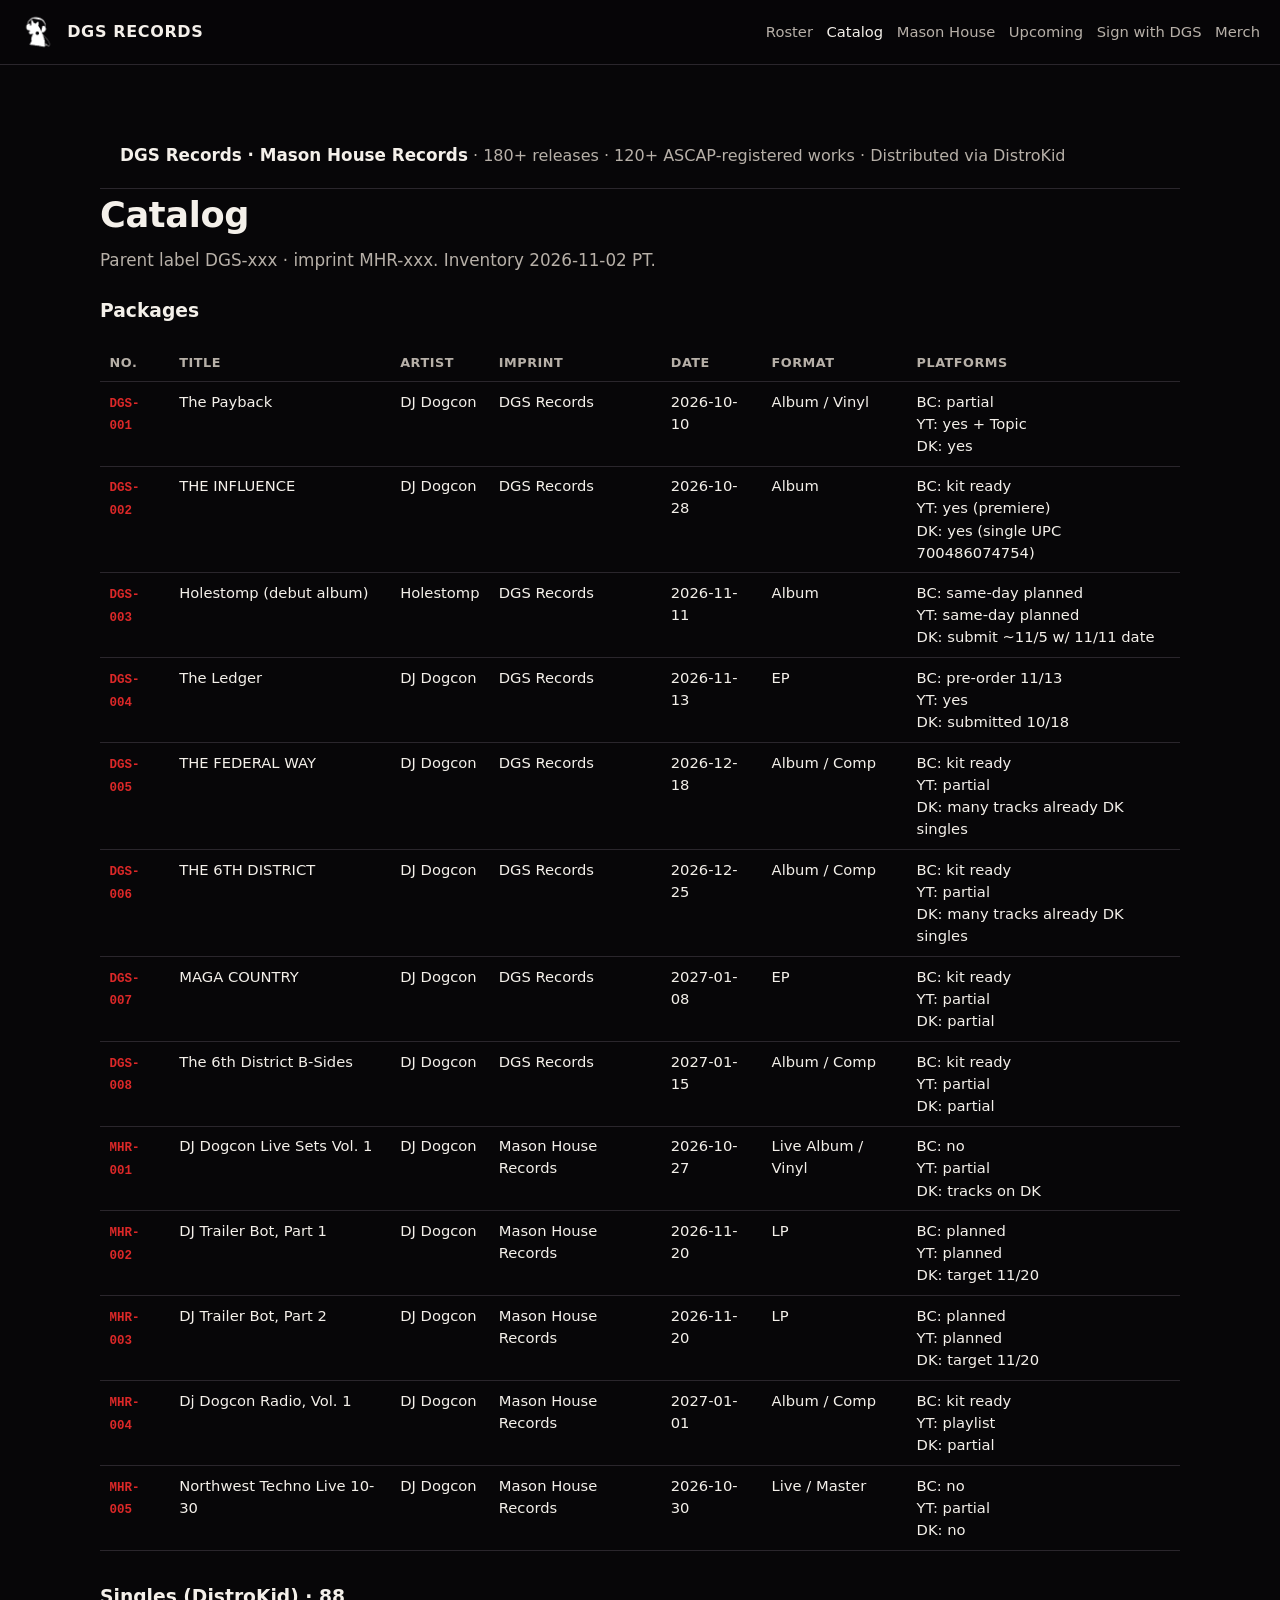
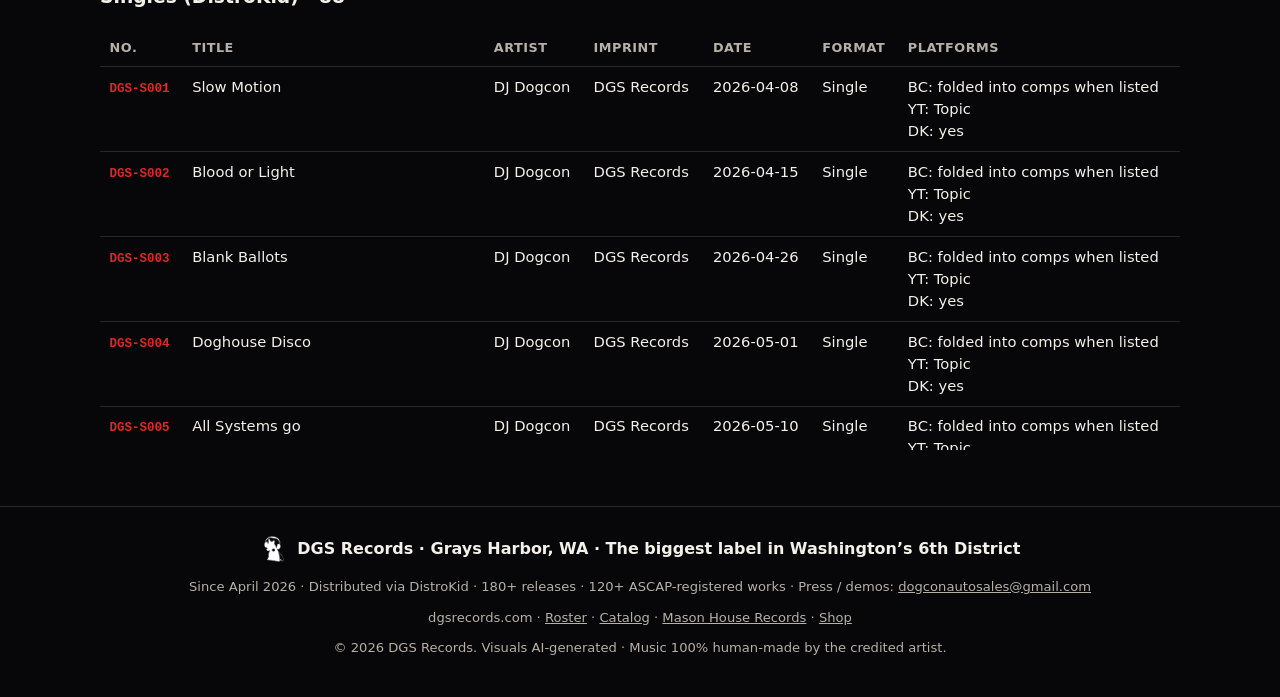
==== catalog.html @ d3c47e92 "Publish the v6 label site with roster, catalog, and Mason House. Replace the homepage, stylesheet, a" ====
<!doctype html>
<html lang="en">
<head>
<meta charset="utf-8">
<meta name="viewport" content="width=device-width,initial-scale=1">
<title>Catalog · DGS Records / Mason House</title>
<meta name="description" content="DGS-xxx and MHR-xxx catalog numbers. Distributed via DistroKid.">
<link rel="canonical" href="https://dgsrecords.com/catalog.html">
<link rel="stylesheet" href="style.css">
</head>
<body>
<header class="top">
  <a class="brand" href="index.html#top"><img src="assets/brand/dog_mark.png" width="36" height="40" alt="">DGS RECORDS</a>
  <nav aria-label="Primary">
    <a href="roster.html">Roster</a>
    <a href="index.html#catalog" class="active">Catalog</a>
    <a href="mason-house.html">Mason House</a>
    <a href="index.html#upcoming">Upcoming</a>
    <a href="index.html#sign">Sign with DGS</a>
    <a href="index.html#merch">Merch</a>
  </nav>
</header>

<main id="main">
<section>
  <p class="about-bar"><strong>DGS Records · Mason House Records</strong> · 180+ releases · 120+ ASCAP-registered works · Distributed via DistroKid</p>
  <h2 class="presence">Catalog</h2>
  <p class="sub-big">Parent label DGS-xxx · imprint MHR-xxx. Inventory 2026-11-02 PT.</p>
  <h3>Packages</h3>
  <div style="overflow:auto"><table class="cat-table">
  <thead><tr><th>No.</th><th>Title</th><th>Artist</th><th>Imprint</th><th>Date</th><th>Format</th><th>Platforms</th></tr></thead>
  <tbody>
<tr><td><code>DGS-001</code></td><td>The Payback</td><td>DJ Dogcon</td><td>DGS Records</td><td>2026-10-10</td><td>Album / Vinyl</td><td>BC: partial<br>YT: yes + Topic<br>DK: yes</td></tr>
<tr><td><code>DGS-002</code></td><td>THE INFLUENCE</td><td>DJ Dogcon</td><td>DGS Records</td><td>2026-10-28</td><td>Album</td><td>BC: kit ready<br>YT: yes (premiere)<br>DK: yes (single UPC 700486074754)</td></tr>
<tr><td><code>DGS-003</code></td><td>Holestomp (debut album)</td><td>Holestomp</td><td>DGS Records</td><td>2026-11-11</td><td>Album</td><td>BC: same-day planned<br>YT: same-day planned<br>DK: submit ~11/5 w/ 11/11 date</td></tr>
<tr><td><code>DGS-004</code></td><td>The Ledger</td><td>DJ Dogcon</td><td>DGS Records</td><td>2026-11-13</td><td>EP</td><td>BC: pre-order 11/13<br>YT: yes<br>DK: submitted 10/18</td></tr>
<tr><td><code>DGS-005</code></td><td>THE FEDERAL WAY</td><td>DJ Dogcon</td><td>DGS Records</td><td>2026-12-18</td><td>Album / Comp</td><td>BC: kit ready<br>YT: partial<br>DK: many tracks already DK singles</td></tr>
<tr><td><code>DGS-006</code></td><td>THE 6TH DISTRICT</td><td>DJ Dogcon</td><td>DGS Records</td><td>2026-12-25</td><td>Album / Comp</td><td>BC: kit ready<br>YT: partial<br>DK: many tracks already DK singles</td></tr>
<tr><td><code>DGS-007</code></td><td>MAGA COUNTRY</td><td>DJ Dogcon</td><td>DGS Records</td><td>2027-01-08</td><td>EP</td><td>BC: kit ready<br>YT: partial<br>DK: partial</td></tr>
<tr><td><code>DGS-008</code></td><td>The 6th District B-Sides</td><td>DJ Dogcon</td><td>DGS Records</td><td>2027-01-15</td><td>Album / Comp</td><td>BC: kit ready<br>YT: partial<br>DK: partial</td></tr>
<tr><td><code>MHR-001</code></td><td>DJ Dogcon Live Sets Vol. 1</td><td>DJ Dogcon</td><td>Mason House Records</td><td>2026-10-27</td><td>Live Album / Vinyl</td><td>BC: no<br>YT: partial<br>DK: tracks on DK</td></tr>
<tr><td><code>MHR-002</code></td><td>DJ Trailer Bot, Part 1</td><td>DJ Dogcon</td><td>Mason House Records</td><td>2026-11-20</td><td>LP</td><td>BC: planned<br>YT: planned<br>DK: target 11/20</td></tr>
<tr><td><code>MHR-003</code></td><td>DJ Trailer Bot, Part 2</td><td>DJ Dogcon</td><td>Mason House Records</td><td>2026-11-20</td><td>LP</td><td>BC: planned<br>YT: planned<br>DK: target 11/20</td></tr>
<tr><td><code>MHR-004</code></td><td>Dj Dogcon Radio, Vol. 1</td><td>DJ Dogcon</td><td>Mason House Records</td><td>2027-01-01</td><td>Album / Comp</td><td>BC: kit ready<br>YT: playlist<br>DK: partial</td></tr>
<tr><td><code>MHR-005</code></td><td>Northwest Techno Live 10-30</td><td>DJ Dogcon</td><td>Mason House Records</td><td>2026-10-30</td><td>Live / Master</td><td>BC: no<br>YT: partial<br>DK: no</td></tr>
  </tbody></table></div>
  <h3 style="margin-top:2rem">Singles (DistroKid) · 88</h3>
  <div style="overflow:auto;max-height:420px"><table class="cat-table">
  <thead><tr><th>No.</th><th>Title</th><th>Artist</th><th>Imprint</th><th>Date</th><th>Format</th><th>Platforms</th></tr></thead>
  <tbody>
<tr><td><code>DGS-S001</code></td><td>Slow Motion</td><td>DJ Dogcon</td><td>DGS Records</td><td>2026-04-08</td><td>Single</td><td>BC: folded into comps when listed<br>YT: Topic<br>DK: yes</td></tr>
<tr><td><code>DGS-S002</code></td><td>Blood or Light</td><td>DJ Dogcon</td><td>DGS Records</td><td>2026-04-15</td><td>Single</td><td>BC: folded into comps when listed<br>YT: Topic<br>DK: yes</td></tr>
<tr><td><code>DGS-S003</code></td><td>Blank Ballots</td><td>DJ Dogcon</td><td>DGS Records</td><td>2026-04-26</td><td>Single</td><td>BC: folded into comps when listed<br>YT: Topic<br>DK: yes</td></tr>
<tr><td><code>DGS-S004</code></td><td>Doghouse Disco</td><td>DJ Dogcon</td><td>DGS Records</td><td>2026-05-01</td><td>Single</td><td>BC: folded into comps when listed<br>YT: Topic<br>DK: yes</td></tr>
<tr><td><code>DGS-S005</code></td><td>All Systems go</td><td>DJ Dogcon</td><td>DGS Records</td><td>2026-05-10</td><td>Single</td><td>BC: folded into comps when listed<br>YT: Topic<br>DK: yes</td></tr>
<tr><td><code>DGS-S006</code></td><td>Blackout</td><td>DJ Dogcon</td><td>DGS Records</td><td>2026-05-10</td><td>Single</td><td>BC: folded into comps when listed<br>YT: Topic<br>DK: yes</td></tr>
<tr><td><code>DGS-S007</code></td><td>Detonation</td><td>DJ Dogcon</td><td>DGS Records</td><td>2026-05-10</td><td>Single</td><td>BC: folded into comps when listed<br>YT: Topic<br>DK: yes</td></tr>
<tr><td><code>DGS-S008</code></td><td>Red Spiral</td><td>DJ Dogcon</td><td>DGS Records</td><td>2026-05-10</td><td>Single</td><td>BC: folded into comps when listed<br>YT: Topic<br>DK: yes</td></tr>
<tr><td><code>DGS-S009</code></td><td>Stand Up</td><td>DJ Dogcon</td><td>DGS Records</td><td>2026-05-10</td><td>Single</td><td>BC: folded into comps when listed<br>YT: Topic<br>DK: yes</td></tr>
<tr><td><code>DGS-S010</code></td><td>Suave Rico</td><td>DJ Dogcon</td><td>DGS Records</td><td>2026-05-10</td><td>Single</td><td>BC: folded into comps when listed<br>YT: Topic<br>DK: yes</td></tr>
<tr><td><code>DGS-S011</code></td><td>The Genius</td><td>DJ Dogcon</td><td>DGS Records</td><td>2026-05-10</td><td>Single</td><td>BC: folded into comps when listed<br>YT: Topic<br>DK: yes</td></tr>
<tr><td><code>DGS-S012</code></td><td>The Harbor</td><td>DJ Dogcon</td><td>DGS Records</td><td>2026-05-10</td><td>Single</td><td>BC: folded into comps when listed<br>YT: Topic<br>DK: yes</td></tr>
<tr><td><code>DGS-S013</code></td><td>After The Storm</td><td>DJ Dogcon</td><td>DGS Records</td><td>2026-05-11</td><td>Single</td><td>BC: folded into comps when listed<br>YT: Topic<br>DK: yes</td></tr>
<tr><td><code>DGS-S014</code></td><td>April Showers</td><td>DJ Dogcon</td><td>DGS Records</td><td>2026-05-11</td><td>Single</td><td>BC: folded into comps when listed<br>YT: Topic<br>DK: yes</td></tr>
<tr><td><code>DGS-S015</code></td><td>As The World Turns</td><td>DJ Dogcon</td><td>DGS Records</td><td>2026-05-11</td><td>Single</td><td>BC: folded into comps when listed<br>YT: Topic<br>DK: yes</td></tr>
<tr><td><code>DGS-S016</code></td><td>Back to the creek</td><td>DJ Dogcon</td><td>DGS Records</td><td>2026-05-11</td><td>Single</td><td>BC: folded into comps when listed<br>YT: Topic<br>DK: yes</td></tr>
<tr><td><code>DGS-S017</code></td><td>Boom Hammer</td><td>DJ Dogcon</td><td>DGS Records</td><td>2026-05-11</td><td>Single</td><td>BC: folded into comps when listed<br>YT: Topic<br>DK: yes</td></tr>
<tr><td><code>DGS-S018</code></td><td>Carfull who you follow</td><td>DJ Dogcon</td><td>DGS Records</td><td>2026-05-11</td><td>Single</td><td>BC: folded into comps when listed<br>YT: Topic<br>DK: yes</td></tr>
<tr><td><code>DGS-S019</code></td><td>Checkmate</td><td>DJ Dogcon</td><td>DGS Records</td><td>2026-05-11</td><td>Single</td><td>BC: folded into comps when listed<br>YT: Topic<br>DK: yes</td></tr>
<tr><td><code>DGS-S020</code></td><td>Choked Out</td><td>DJ Dogcon</td><td>DGS Records</td><td>2026-05-11</td><td>Single</td><td>BC: folded into comps when listed<br>YT: Topic<br>DK: yes</td></tr>
<tr><td><code>DGS-S021</code></td><td>Devils Blue Pills</td><td>DJ Dogcon</td><td>DGS Records</td><td>2026-05-11</td><td>Single</td><td>BC: folded into comps when listed<br>YT: Topic<br>DK: yes</td></tr>
<tr><td><code>DGS-S022</code></td><td>Fannie And Freddie in your backdoor</td><td>DJ Dogcon</td><td>DGS Records</td><td>2026-05-11</td><td>Single</td><td>BC: folded into comps when listed<br>YT: Topic<br>DK: yes</td></tr>
<tr><td><code>DGS-S023</code></td><td>Fisa Is the start</td><td>DJ Dogcon</td><td>DGS Records</td><td>2026-05-11</td><td>Single</td><td>BC: folded into comps when listed<br>YT: Topic<br>DK: yes</td></tr>
<tr><td><code>DGS-S024</code></td><td>Free Beer at the Parade</td><td>DJ Dogcon</td><td>DGS Records</td><td>2026-05-11</td><td>Single</td><td>BC: folded into comps when listed<br>YT: Topic<br>DK: yes</td></tr>
<tr><td><code>DGS-S025</code></td><td>Freedom Rider</td><td>DJ Dogcon</td><td>DGS Records</td><td>2026-05-11</td><td>Single</td><td>BC: folded into comps when listed<br>YT: Topic<br>DK: yes</td></tr>
<tr><td><code>DGS-S026</code></td><td>freestyle shot out to the 6th district</td><td>DJ Dogcon</td><td>DGS Records</td><td>2026-05-11</td><td>Single</td><td>BC: folded into comps when listed<br>YT: Topic<br>DK: yes</td></tr>
<tr><td><code>DGS-S027</code></td><td>Funk weapons</td><td>DJ Dogcon</td><td>DGS Records</td><td>2026-05-11</td><td>Single</td><td>BC: folded into comps when listed<br>YT: Topic<br>DK: yes</td></tr>
<tr><td><code>DGS-S028</code></td><td>going Global</td><td>DJ Dogcon</td><td>DGS Records</td><td>2026-05-11</td><td>Single</td><td>BC: folded into comps when listed<br>YT: Topic<br>DK: yes</td></tr>
<tr><td><code>DGS-S029</code></td><td>Grasshopper</td><td>DJ Dogcon</td><td>DGS Records</td><td>2026-05-11</td><td>Single</td><td>BC: folded into comps when listed<br>YT: Topic<br>DK: yes</td></tr>
<tr><td><code>DGS-S030</code></td><td>Information warfare</td><td>DJ Dogcon</td><td>DGS Records</td><td>2026-05-11</td><td>Single</td><td>BC: folded into comps when listed<br>YT: Topic<br>DK: yes</td></tr>
<tr><td><code>DGS-S031</code></td><td>J20 17</td><td>DJ Dogcon</td><td>DGS Records</td><td>2026-05-11</td><td>Single</td><td>BC: folded into comps when listed<br>YT: Topic<br>DK: yes</td></tr>
<tr><td><code>DGS-S032</code></td><td>MAGA RIDE</td><td>DJ Dogcon</td><td>DGS Records</td><td>2026-05-11</td><td>Single</td><td>BC: folded into comps when listed<br>YT: Topic<br>DK: yes</td></tr>
<tr><td><code>DGS-S033</code></td><td>May Day</td><td>DJ Dogcon</td><td>DGS Records</td><td>2026-05-11</td><td>Single</td><td>BC: folded into comps when listed<br>YT: Topic<br>DK: yes</td></tr>
<tr><td><code>DGS-S034</code></td><td>Northwest Rain</td><td>DJ Dogcon</td><td>DGS Records</td><td>2026-05-11</td><td>Single</td><td>BC: folded into comps when listed<br>YT: Topic<br>DK: yes</td></tr>
<tr><td><code>DGS-S035</code></td><td>Out Foxed</td><td>DJ Dogcon</td><td>DGS Records</td><td>2026-05-11</td><td>Single</td><td>BC: folded into comps when listed<br>YT: Topic<br>DK: yes</td></tr>
<tr><td><code>DGS-S036</code></td><td>propiCONda</td><td>DJ Dogcon</td><td>DGS Records</td><td>2026-05-11</td><td>Single</td><td>BC: folded into comps when listed<br>YT: Topic<br>DK: yes</td></tr>
<tr><td><code>DGS-S037</code></td><td>Silent War</td><td>DJ Dogcon</td><td>DGS Records</td><td>2026-05-11</td><td>Single</td><td>BC: folded into comps when listed<br>YT: Topic<br>DK: yes</td></tr>
<tr><td><code>DGS-S038</code></td><td>Sunlight Kills</td><td>DJ Dogcon</td><td>DGS Records</td><td>2026-05-11</td><td>Single</td><td>BC: folded into comps when listed<br>YT: Topic<br>DK: yes</td></tr>
<tr><td><code>DGS-S039</code></td><td>The Dj Saved The Day</td><td>DJ Dogcon</td><td>DGS Records</td><td>2026-05-11</td><td>Single</td><td>BC: folded into comps when listed<br>YT: Topic<br>DK: yes</td></tr>
<tr><td><code>DGS-S040</code></td><td>The Natural</td><td>DJ Dogcon</td><td>DGS Records</td><td>2026-05-11</td><td>Single</td><td>BC: folded into comps when listed<br>YT: Topic<br>DK: yes</td></tr>
<tr><td><code>DGS-S041</code></td><td>The Presidents Man</td><td>DJ Dogcon</td><td>DGS Records</td><td>2026-05-11</td><td>Single</td><td>BC: folded into comps when listed<br>YT: Topic<br>DK: yes</td></tr>
<tr><td><code>DGS-S042</code></td><td>Traction</td><td>DJ Dogcon</td><td>DGS Records</td><td>2026-05-11</td><td>Single</td><td>BC: folded into comps when listed<br>YT: Topic<br>DK: yes</td></tr>
<tr><td><code>DGS-S043</code></td><td>walls closing in</td><td>DJ Dogcon</td><td>DGS Records</td><td>2026-05-11</td><td>Single</td><td>BC: folded into comps when listed<br>YT: Topic<br>DK: yes</td></tr>
<tr><td><code>DGS-S044</code></td><td>Fate</td><td>DJ Dogcon</td><td>DGS Records</td><td>2026-05-12</td><td>Single</td><td>BC: folded into comps when listed<br>YT: Topic<br>DK: yes</td></tr>
<tr><td><code>DGS-S045</code></td><td>GAS</td><td>DJ Dogcon</td><td>DGS Records</td><td>2026-05-12</td><td>Single</td><td>BC: folded into comps when listed<br>YT: Topic<br>DK: yes</td></tr>
<tr><td><code>DGS-S046</code></td><td>Maga or what?</td><td>DJ Dogcon</td><td>DGS Records</td><td>2026-05-12</td><td>Single</td><td>BC: folded into comps when listed<br>YT: Topic<br>DK: yes</td></tr>
<tr><td><code>DGS-S047</code></td><td>Attacks will Intensify</td><td>DJ Dogcon</td><td>DGS Records</td><td>2026-05-14</td><td>Single</td><td>BC: folded into comps when listed<br>YT: Topic<br>DK: yes</td></tr>
<tr><td><code>DGS-S048</code></td><td>Heroes</td><td>DJ Dogcon</td><td>DGS Records</td><td>2026-05-16</td><td>Single</td><td>BC: folded into comps when listed<br>YT: Topic<br>DK: yes</td></tr>
<tr><td><code>DGS-S049</code></td><td>If I May</td><td>DJ Dogcon</td><td>DGS Records</td><td>2026-05-16</td><td>Single</td><td>BC: folded into comps when listed<br>YT: Topic<br>DK: yes</td></tr>
<tr><td><code>DGS-S050</code></td><td>Operation Red Wave</td><td>DJ Dogcon</td><td>DGS Records</td><td>2026-05-16</td><td>Single</td><td>BC: folded into comps when listed<br>YT: Topic<br>DK: yes</td></tr>
<tr><td><code>DGS-S051</code></td><td>The Clock Is Running Out</td><td>DJ Dogcon</td><td>DGS Records</td><td>2026-05-16</td><td>Single</td><td>BC: folded into comps when listed<br>YT: Topic<br>DK: yes</td></tr>
<tr><td><code>DGS-S052</code></td><td>Higher Funktion</td><td>DJ Dogcon</td><td>DGS Records</td><td>2026-05-17</td><td>Single</td><td>BC: folded into comps when listed<br>YT: Topic<br>DK: yes</td></tr>
<tr><td><code>DGS-S053</code></td><td>Heat Map</td><td>DJ Dogcon</td><td>DGS Records</td><td>2026-05-18</td><td>Single</td><td>BC: folded into comps when listed<br>YT: Topic<br>DK: yes</td></tr>
<tr><td><code>DGS-S054</code></td><td>Ac 130 Gunship</td><td>DJ Dogcon</td><td>DGS Records</td><td>2026-05-19</td><td>Single</td><td>BC: folded into comps when listed<br>YT: Topic<br>DK: yes</td></tr>
<tr><td><code>DGS-S055</code></td><td>Flood The Foundation</td><td>DJ Dogcon</td><td>DGS Records</td><td>2026-05-20</td><td>Single</td><td>BC: folded into comps when listed<br>YT: Topic<br>DK: yes</td></tr>
<tr><td><code>DGS-S056</code></td><td>Dont Go Alone</td><td>DJ Dogcon</td><td>DGS Records</td><td>2026-05-22</td><td>Single</td><td>BC: folded into comps when listed<br>YT: Topic<br>DK: yes</td></tr>
<tr><td><code>DGS-S057</code></td><td>CONvermectin</td><td>DJ Dogcon</td><td>DGS Records</td><td>2026-05-24</td><td>Single</td><td>BC: folded into comps when listed<br>YT: Topic<br>DK: yes</td></tr>
<tr><td><code>DGS-S058</code></td><td>A Day To Remember</td><td>DJ Dogcon</td><td>DGS Records</td><td>2026-05-25</td><td>Single</td><td>BC: folded into comps when listed<br>YT: Topic<br>DK: yes</td></tr>
<tr><td><code>DGS-S059</code></td><td>IN/SUR/GENT</td><td>DJ Dogcon</td><td>DGS Records</td><td>2026-06-05</td><td>Single</td><td>BC: folded into comps when listed<br>YT: Topic<br>DK: yes</td></tr>
<tr><td><code>DGS-S060</code></td><td>strike package 11.3 (DECLASS)</td><td>DJ Dogcon</td><td>DGS Records</td><td>2026-06-06</td><td>Single</td><td>BC: folded into comps when listed<br>YT: Topic<br>DK: yes</td></tr>
<tr><td><code>DGS-S061</code></td><td>JUGGERNAUT</td><td>DJ Dogcon</td><td>DGS Records</td><td>2026-06-09</td><td>Single</td><td>BC: folded into comps when listed<br>YT: Topic<br>DK: yes</td></tr>
<tr><td><code>DGS-S062</code></td><td>sessions, Vol. 2</td><td>DJ Dogcon</td><td>DGS Records</td><td>2026-06-09</td><td>Single</td><td>BC: folded into comps when listed<br>YT: Topic<br>DK: yes</td></tr>
<tr><td><code>DGS-S063</code></td><td>Q and A</td><td>DJ Dogcon</td><td>DGS Records</td><td>2026-06-10</td><td>Single</td><td>BC: folded into comps when listed<br>YT: Topic<br>DK: yes</td></tr>
<tr><td><code>DGS-S064</code></td><td>Forged</td><td>DJ Dogcon</td><td>DGS Records</td><td>2026-06-12</td><td>Single</td><td>BC: folded into comps when listed<br>YT: Topic<br>DK: yes</td></tr>
<tr><td><code>DGS-S065</code></td><td>The Calm</td><td>DJ Dogcon</td><td>DGS Records</td><td>2026-06-12</td><td>Single</td><td>BC: folded into comps when listed<br>YT: Topic<br>DK: yes</td></tr>
<tr><td><code>DGS-S066</code></td><td>All assets deployed</td><td>DJ Dogcon</td><td>DGS Records</td><td>2026-06-18</td><td>Single</td><td>BC: folded into comps when listed<br>YT: Topic<br>DK: yes</td></tr>
<tr><td><code>DGS-S067</code></td><td>Sessions Part 3</td><td>DJ Dogcon</td><td>DGS Records</td><td>2026-06-18</td><td>Single</td><td>BC: folded into comps when listed<br>YT: Topic<br>DK: yes</td></tr>
<tr><td><code>DGS-S068</code></td><td>Through The 6</td><td>DJ Dogcon</td><td>DGS Records</td><td>2026-06-19</td><td>Single</td><td>BC: folded into comps when listed<br>YT: Topic<br>DK: yes</td></tr>
<tr><td><code>DGS-S069</code></td><td>Welcome to the 6th</td><td>DJ Dogcon</td><td>DGS Records</td><td>2026-06-20</td><td>Single</td><td>BC: folded into comps when listed<br>YT: Topic<br>DK: yes</td></tr>
<tr><td><code>DGS-S070</code></td><td>House Of Cards</td><td>DJ Dogcon</td><td>DGS Records</td><td>2026-06-21</td><td>Single</td><td>BC: folded into comps when listed<br>YT: Topic<br>DK: yes</td></tr>
<tr><td><code>DGS-S071</code></td><td>Table scraps</td><td>DJ Dogcon</td><td>DGS Records</td><td>2026-06-22</td><td>Single</td><td>BC: folded into comps when listed<br>YT: Topic<br>DK: yes</td></tr>
<tr><td><code>DGS-S072</code></td><td>10 days To Freedom</td><td>DJ Dogcon</td><td>DGS Records</td><td>2026-06-24</td><td>Single</td><td>BC: folded into comps when listed<br>YT: Topic<br>DK: yes</td></tr>
<tr><td><code>DGS-S073</code></td><td>Live at The Lake</td><td>DJ Dogcon</td><td>DGS Records</td><td>2026-06-24</td><td>Single</td><td>BC: folded into comps when listed<br>YT: Topic<br>DK: yes</td></tr>
<tr><td><code>DGS-S074</code></td><td>Plastic Ocean</td><td>DJ Dogcon</td><td>DGS Records</td><td>2026-06-24</td><td>Single</td><td>BC: folded into comps when listed<br>YT: Topic<br>DK: yes</td></tr>
<tr><td><code>DGS-S075</code></td><td>CON SIN TRAITS (PLUSULTRA)</td><td>DJ Dogcon</td><td>DGS Records</td><td>2026-06-26</td><td>Single</td><td>BC: folded into comps when listed<br>YT: Topic<br>DK: yes</td></tr>
<tr><td><code>DGS-S076</code></td><td>Lawsonforwashington.com</td><td>DJ Dogcon</td><td>DGS Records</td><td>2026-06-27</td><td>Single</td><td>BC: folded into comps when listed<br>YT: Topic<br>DK: yes</td></tr>
<tr><td><code>DGS-S077</code></td><td>Stages</td><td>DJ Dogcon</td><td>DGS Records</td><td>2026-06-27</td><td>Single</td><td>BC: folded into comps when listed<br>YT: Topic<br>DK: yes</td></tr>
<tr><td><code>DGS-S078</code></td><td>Overdrive</td><td>DJ Dogcon</td><td>DGS Records</td><td>2026-06-28</td><td>Single</td><td>BC: folded into comps when listed<br>YT: Topic<br>DK: yes</td></tr>
<tr><td><code>DGS-S079</code></td><td>Murpheys executor</td><td>DJ Dogcon</td><td>DGS Records</td><td>2026-06-30</td><td>Single</td><td>BC: folded into comps when listed<br>YT: Topic<br>DK: yes</td></tr>
<tr><td><code>DGS-S080</code></td><td>Primary Resistance</td><td>DJ Dogcon</td><td>DGS Records</td><td>2026-07-02</td><td>Single</td><td>BC: folded into comps when listed<br>YT: Topic<br>DK: yes</td></tr>
<tr><td><code>DGS-S081</code></td><td>HEAVY LIFTING</td><td>DJ Dogcon</td><td>DGS Records</td><td>2026-07-04</td><td>Single</td><td>BC: folded into comps when listed<br>YT: Topic<br>DK: yes</td></tr>
<tr><td><code>DGS-S082</code></td><td>Transmission</td><td>DJ Dogcon</td><td>DGS Records</td><td>2026-07-06</td><td>Single</td><td>BC: folded into comps when listed<br>YT: Topic<br>DK: yes</td></tr>
<tr><td><code>DGS-S083</code></td><td>Sessions, Vol. 4</td><td>DJ Dogcon</td><td>DGS Records</td><td>2026-07-07</td><td>Single</td><td>BC: folded into comps when listed<br>YT: Topic<br>DK: yes</td></tr>
<tr><td><code>DGS-S084</code></td><td>Fabian Fade</td><td>DJ Dogcon</td><td>DGS Records</td><td>2026-07-10</td><td>Single</td><td>BC: folded into comps when listed<br>YT: Topic<br>DK: yes</td></tr>
<tr><td><code>DGS-S085</code></td><td>Mind The Gap</td><td>DJ Dogcon</td><td>DGS Records</td><td>2026-07-13</td><td>Single</td><td>BC: folded into comps when listed<br>YT: Topic<br>DK: yes</td></tr>
<tr><td><code>DGS-S086</code></td><td>See Of Truth</td><td>DJ Dogcon</td><td>DGS Records</td><td>2026-09-10</td><td>Single</td><td>BC: folded into comps when listed<br>YT: Topic<br>DK: yes</td></tr>
<tr><td><code>DGS-S087</code></td><td>Slaughter House Lights The payback</td><td>DJ Dogcon</td><td>DGS Records</td><td>2026-09-10</td><td>Single</td><td>BC: folded into comps when listed<br>YT: Topic<br>DK: yes</td></tr>
<tr><td><code>DGS-S088</code></td><td>CONnections</td><td>DJ Dogcon</td><td>DGS Records</td><td>2026-09-14</td><td>Single</td><td>BC: folded into comps when listed<br>YT: Topic<br>DK: yes</td></tr>
  </tbody></table></div>
</section>
</main>
<footer>
  <div class="foot-inner">
    <div class="foot-brand"><img src="assets/brand/dog_mark.png" width="28" height="31" alt="">DGS Records · Grays Harbor, WA · The biggest label in Washington&rsquo;s 6th District</div>
    <div class="tiny">Since April 2026 · Distributed via DistroKid · 180+ releases · 120+ ASCAP-registered works · Press / demos: <a href="mailto:dogconautosales@gmail.com">dogconautosales@gmail.com</a></div>
    <div class="tiny">dgsrecords.com · <a href="roster.html">Roster</a> · <a href="catalog.html">Catalog</a> · <a href="mason-house.html">Mason House Records</a> · <a href="https://dj-dogcon-shop.fourthwall.com/collections/all" target="_blank" rel="noopener">Shop</a></div>
    <div class="tiny">© 2026 DGS Records. Visuals AI-generated · Music 100% human-made by the credited artist.</div>
  </div>
</footer>
<script>
(function(){
  var v=document.querySelector('.hero-video');
  var still=document.querySelector('.hero-still');
  if(!v){return;}
  var reduce=window.matchMedia&&window.matchMedia('(prefers-reduced-motion: reduce)').matches;
  if(reduce){v.removeAttribute('autoplay');v.pause();v.hidden=true;return;}
  function showVid(){v.style.opacity='1'; if(still) still.style.opacity='0';}
  v.style.opacity='0';
  v.style.transition='opacity .5s ease';
  if(still){still.style.transition='opacity .5s ease';}
  v.addEventListener('playing', showVid);
  v.addEventListener('error', function(){v.hidden=true;});
  var p=v.play(); if(p&&p.catch) p.catch(function(){});
})();
</script>
</body>
</html>
---- style.css ----
:root{
  --bg:#070608;--panel:#121014;--ink:#f4f0ea;--muted:#b7b0a8;--red:#dc2828;--line:#2a262c;
  --max:1120px;--radius:14px;
}
*{box-sizing:border-box}html{scroll-behavior:smooth}
body{margin:0;font-family:system-ui,-apple-system,Segoe UI,Roboto,Helvetica,Arial,sans-serif;background:var(--bg);color:var(--ink);line-height:1.5}
img{max-width:100%;height:auto;display:block}
a{color:inherit}
.skip{position:absolute;left:-999px;top:auto;width:1px;height:1px;overflow:hidden}
.skip:focus{left:1rem;top:1rem;width:auto;height:auto;padding:.6rem 1rem;background:var(--red);z-index:100;border-radius:8px}
.top{position:sticky;top:0;z-index:50;display:flex;align-items:center;justify-content:space-between;gap:1rem;padding:.75rem 1.25rem;background:rgba(7,6,8,.92);backdrop-filter:blur(10px);border-bottom:1px solid var(--line)}
.brand{display:flex;align-items:center;gap:.7rem;text-decoration:none;font-weight:800;letter-spacing:.04em}
.brand img{width:36px;height:40px;object-fit:contain}
nav{display:flex;flex-wrap:wrap;gap:.85rem;font-size:.92rem}
nav a{text-decoration:none;color:var(--muted)}nav a:hover,nav a:focus{color:var(--ink)}

/* Full-bleed hero: edge to edge, no boxed frame */
.hero{
  position:relative;
  width:100%;
  margin:0;
  min-height:min(92vh,920px);
  display:grid;
  align-items:end;
  overflow:hidden;
  border:0;
  border-radius:0;
  padding:0;
  background:#000;
}
.hero-media{
  position:absolute;inset:0;z-index:0;
  width:100%;height:100%;
  background:#000 url('assets/hero/hero_nologo_1920x1080.webp') center/cover no-repeat;
}
.hero-media .hero-still{display:none} /* CSS background is the still; avoids img letterboxing */
.hero-media video{
  position:absolute;inset:0;
  width:100%!important;height:100%!important;
  max-width:none!important;max-height:none!important;
  object-fit:cover;object-position:center 40%;
  display:block;border:0;
}
.hero-shade{
  position:absolute;inset:0;z-index:1;
  background:
    linear-gradient(90deg,rgba(7,6,8,.82) 0%,rgba(7,6,8,.45) 42%,rgba(7,6,8,.15) 70%,rgba(7,6,8,.35) 100%),
    linear-gradient(180deg,rgba(7,6,8,.2) 0%,rgba(7,6,8,.15) 40%,rgba(7,6,8,.92) 100%);
}
.hero-inner{
  position:relative;z-index:2;
  width:min(var(--max),100%);
  margin:0 auto;
  padding:6rem 1.25rem 3.2rem;
  max-width:34rem; /* keep copy on the dark left, clear of stage center */
}
.kicker{color:var(--red);font-weight:700;letter-spacing:.14em;text-transform:uppercase;font-size:.78rem;margin:0 0 .6rem}
.hero h1{
  font-size:clamp(2rem,5.2vw,3.4rem);
  line-height:1.02;
  margin:0 0 .75rem;
  letter-spacing:-.02em;
  text-shadow:0 2px 24px rgba(0,0,0,.75);
}
.hero .lede{max-width:32rem;color:#ddd7d0;font-size:1.05rem;margin:0 0 1.4rem;text-shadow:0 1px 12px rgba(0,0,0,.65)}
.btns{display:flex;flex-wrap:wrap;gap:.7rem}
.btn{display:inline-flex;align-items:center;justify-content:center;gap:.4rem;padding:.85rem 1.15rem;border-radius:999px;border:1px solid var(--line);text-decoration:none;font-weight:700;background:rgba(0,0,0,.35);color:var(--ink)}
.btn:hover,.btn:focus{border-color:#555}
.btn.red{background:var(--red);border-color:var(--red);color:#fff}
.btn.red:hover,.btn.red:focus{filter:brightness(1.08)}
section{width:min(var(--max),100%);margin:0 auto;padding:3.5rem 1.25rem}
section h2{font-size:clamp(1.6rem,3vw,2.2rem);margin:0 0 .4rem;letter-spacing:-.01em}
.sub{color:var(--muted);max-width:40rem;margin:0 0 1.6rem}
.grid{display:grid;gap:1rem}
.artists{grid-template-columns:1.2fr .8fr}
.card{background:var(--panel);border:1px solid var(--line);border-radius:var(--radius);padding:1.2rem;overflow:hidden}
.card h3{margin:.2rem 0 .5rem;font-size:1.25rem}
.card p{margin:0 0 1rem;color:var(--muted)}
.artist-feat{display:grid;gap:1rem;align-items:center}
@media(min-width:760px){.artist-feat{grid-template-columns:140px 1fr}}
.avatar{width:140px;height:140px;border-radius:18px;background:#000;object-fit:cover;border:1px solid var(--line)}
.chips{display:flex;flex-wrap:wrap;gap:.5rem}
.chip{font-size:.85rem;padding:.45rem .75rem;border-radius:999px;border:1px solid var(--line);text-decoration:none;color:var(--muted)}
.chip:hover{color:var(--ink);border-color:#666}
.releases{grid-template-columns:repeat(auto-fill,minmax(160px,1fr))}
.release{display:block;text-decoration:none;background:var(--panel);border:1px solid var(--line);border-radius:var(--radius);overflow:hidden}
.release img{aspect-ratio:1;width:100%;object-fit:cover;background:#111}
.release .meta{padding:.8rem .9rem}
.release strong{display:block;font-size:.98rem}
.release span{color:var(--muted);font-size:.85rem}
.studio-grid,.show-grid{grid-template-columns:repeat(auto-fit,minmax(240px,1fr))}
.shot{border-radius:var(--radius);overflow:hidden;border:1px solid var(--line);background:#000}
.shot img{width:100%;aspect-ratio:16/10;object-fit:cover}
.shot figcaption{padding:.7rem .9rem;color:var(--muted);font-size:.88rem;background:var(--panel)}
.banner-strip{margin:1rem 0 0;border-radius:var(--radius);overflow:hidden;border:1px solid var(--line)}
.banner-strip img{width:100%;aspect-ratio:16/5;object-fit:cover}
.sign{display:grid;gap:1.2rem}
@media(min-width:860px){.sign{grid-template-columns:1.1fr .9fr}}
.sign-panel{background:linear-gradient(160deg,#17131a,#0d0b10 60%);border:1px solid var(--line);border-radius:var(--radius);padding:1.4rem}
.sign-panel ul{margin:.4rem 0 1.1rem;padding-left:1.1rem;color:var(--muted)}
.contact-box{border:1px dashed #4a3a3a;border-radius:12px;padding:1rem;background:#120e12}
.contact-box a{color:#fff;font-weight:700}
.note{color:var(--muted);font-size:.9rem}
footer{border-top:1px solid var(--line);padding:1.6rem 1.25rem 2.4rem;color:var(--muted);text-align:center}
.foot-inner{width:min(var(--max),100%);margin:0 auto;display:grid;gap:.7rem;justify-items:center}
.foot-brand{display:flex;align-items:center;gap:.6rem;font-weight:800;color:var(--ink)}
.foot-brand img{width:28px;height:auto}
.tiny{font-size:.82rem}
@media(max-width:720px){
  nav{display:none}
  .artists{grid-template-columns:1fr}
  .hero{min-height:78vh}
  .hero-inner{max-width:100%;padding-top:4.5rem}
  .hero h1{font-size:clamp(1.85rem,9vw,2.6rem)}
}




/* v6 — 6th District + Mason House */
:root{--max:1120px}
.hero h1{font-size:clamp(2.4rem,5.5vw,3.8rem);letter-spacing:-.02em;line-height:1.05}
.hero .lede{font-size:clamp(1.05rem,2vw,1.25rem);max-width:40rem}
.about-bar{width:min(var(--max),100%);margin:0 auto;padding:1.4rem 1.25rem 1.2rem;color:var(--muted);font-size:1rem;border-bottom:1px solid var(--line)}
.about-bar strong{color:var(--ink);font-size:1.05rem}
.presence{font-size:clamp(1.6rem,3vw,2.2rem);letter-spacing:-.01em;margin:0 0 .4rem}
.sub-big{font-size:1.05rem;color:var(--muted);max-width:42rem;margin:0 0 1.5rem}
.cat-badge,code{color:var(--red);font-weight:700;font-family:ui-monospace,SFMono-Regular,Menlo,monospace;font-size:.85em}
.catalog-wall{display:grid;grid-template-columns:repeat(auto-fill,minmax(180px,1fr));gap:1rem}
.release-text{background:var(--card,#121016);border:1px solid var(--line);border-radius:14px;padding:1.1rem 1rem;min-height:140px;display:flex;align-items:flex-end}
.release .date,.up-card .date{display:block;color:var(--muted);font-size:.85rem;margin-top:.25rem}
.up-strip{display:grid;grid-template-columns:repeat(auto-fill,minmax(200px,1fr));gap:.9rem}
.up-card{background:linear-gradient(180deg,rgba(220,40,40,.12),transparent),var(--card,#121016);border:1px solid var(--line);border-radius:14px;padding:1.15rem 1rem}
.up-card strong{display:block;margin:.35rem 0 .2rem;font-size:1.05rem}
.roster-grid{display:grid;grid-template-columns:repeat(auto-fill,minmax(220px,1fr));gap:1rem}
.roster-mini h3{margin:.1rem 0 .35rem;font-size:1.05rem}
.roster-mini .track{color:var(--muted);font-size:.9rem;margin:0 0 .7rem}
.proof{display:grid;gap:1rem}
@media(min-width:800px){.proof{grid-template-columns:1fr 1fr}}
.proof p{margin:0 0 .6rem;color:var(--muted)}
.stat-row{display:flex;flex-wrap:wrap;gap:.75rem 1.25rem;margin:1rem 0 0;color:var(--muted);font-size:.95rem}
.stat-row b{color:var(--ink)}
.merch-grid{display:grid;grid-template-columns:repeat(auto-fill,minmax(200px,1fr));gap:1rem}
a.merch-card{text-decoration:none;color:inherit;transition:border-color .15s}
a.merch-card:hover{border-color:var(--red)}
.mhr-banner{display:grid;gap:1rem;align-items:center}
@media(min-width:800px){.mhr-banner{grid-template-columns:1.2fr 1fr}}
.hero-studio .hero-still{object-fit:cover}
.top nav a.active{color:var(--ink)}
.cat-table{width:100%;border-collapse:collapse;font-size:.92rem}
.cat-table th,.cat-table td{text-align:left;padding:.55rem .6rem;border-bottom:1px solid var(--line);vertical-align:top}
.cat-table th{color:var(--muted);font-weight:600;font-size:.8rem;letter-spacing:.04em;text-transform:uppercase}
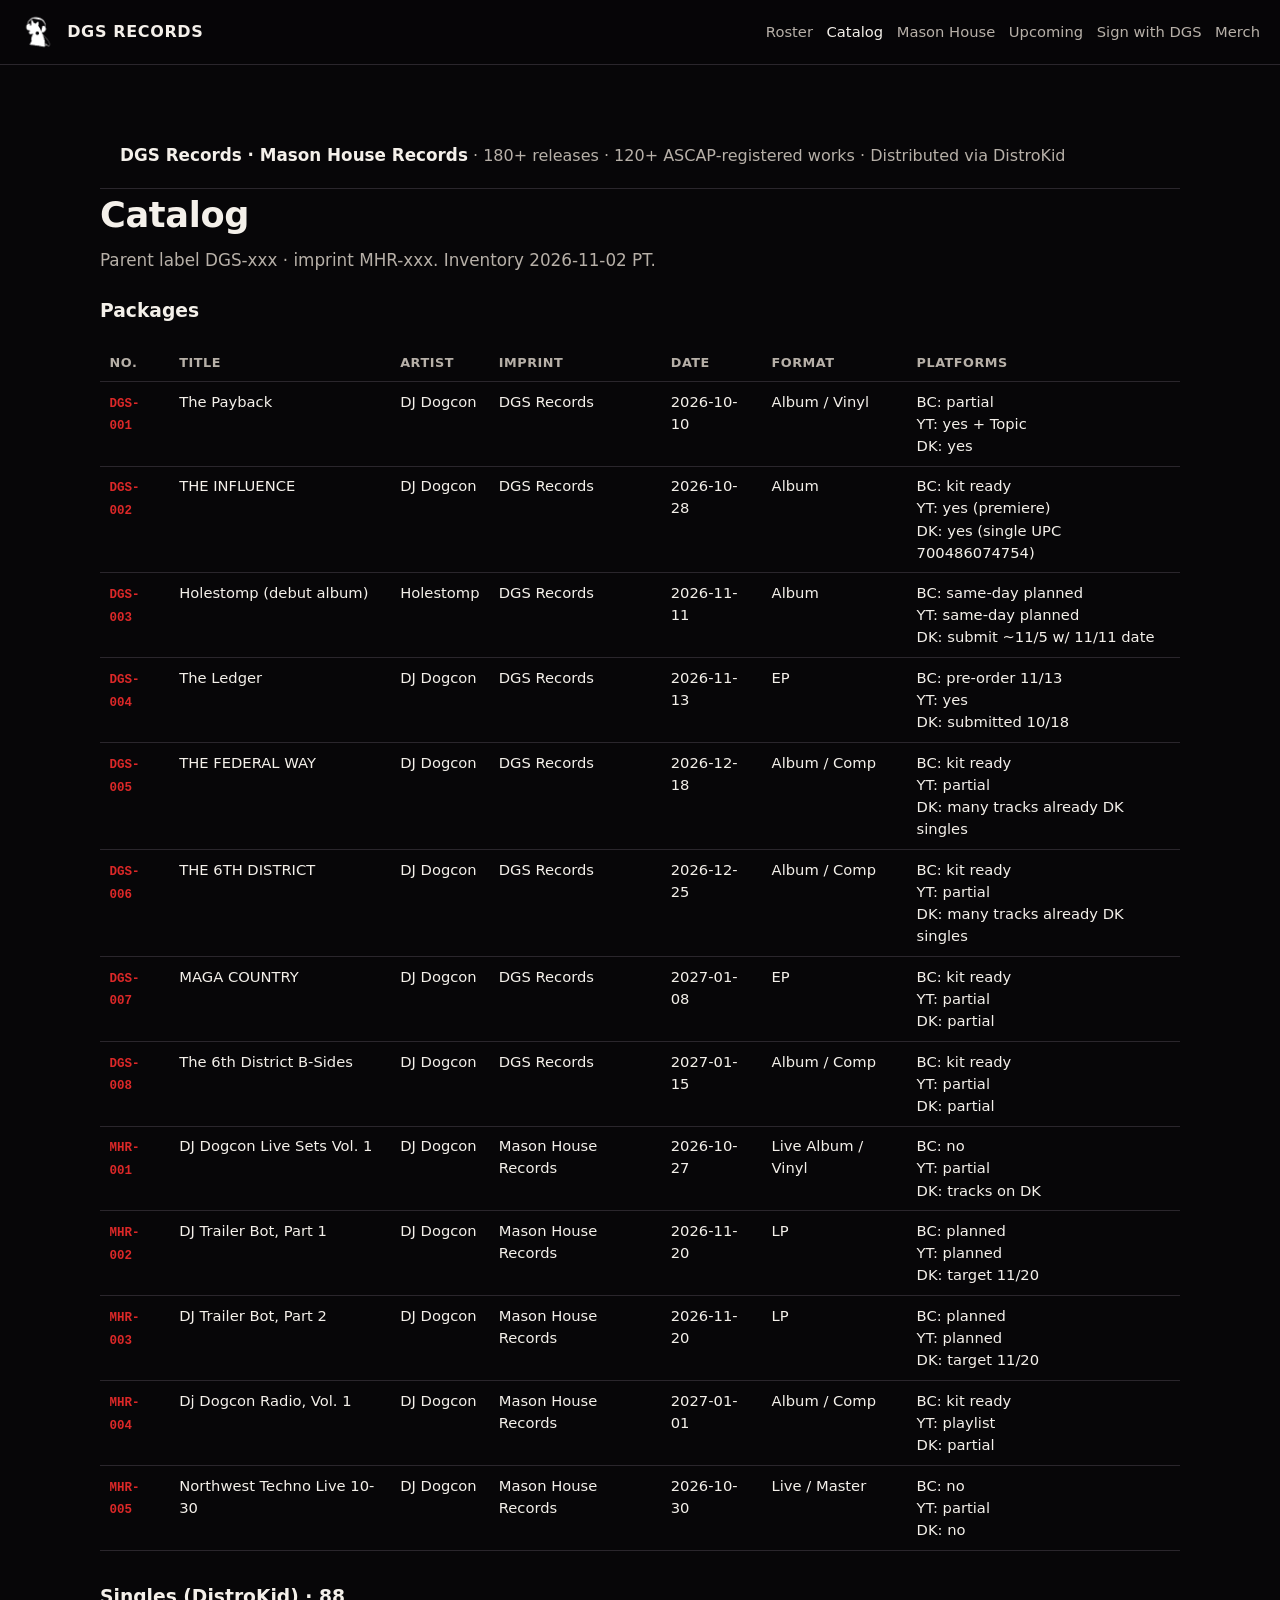
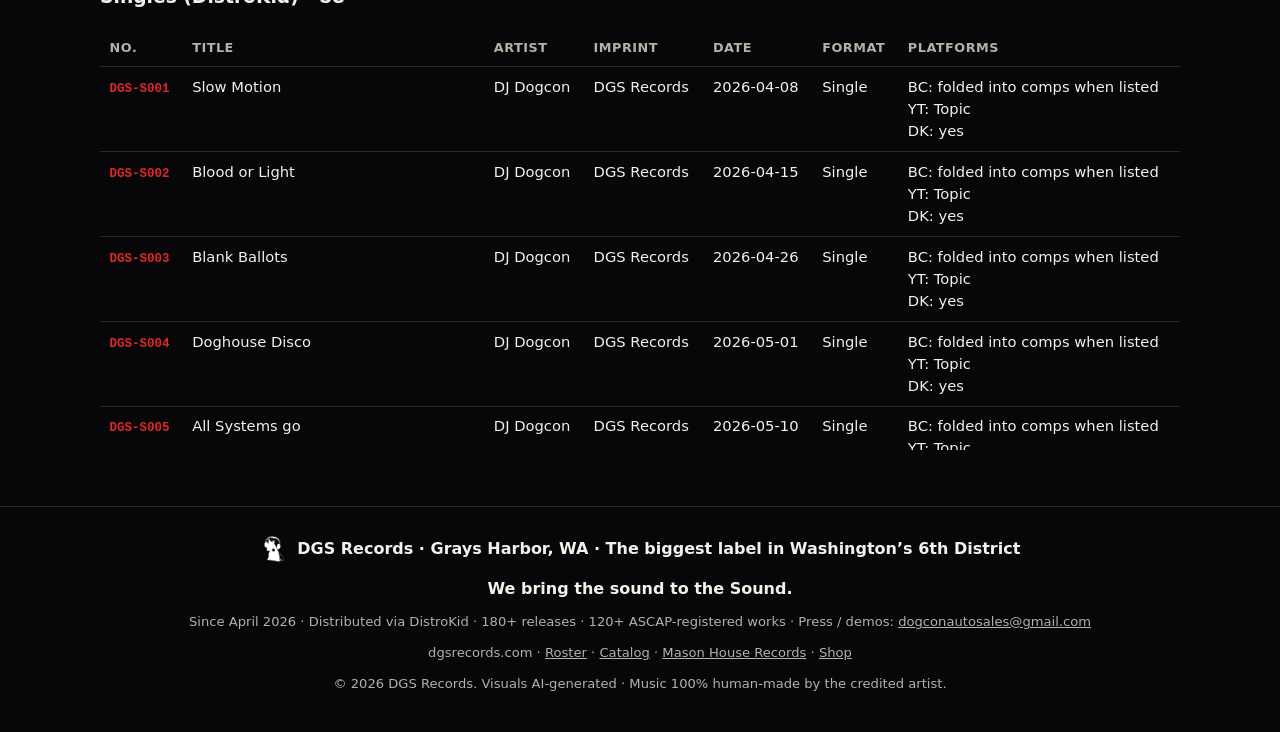
==== commit 0f611323: "Add 6th District tees, The Harbor, and the new home lines. Show four Fourthwall tees with local prod" ====
--- a/catalog.html
+++ b/catalog.html
@@ -142,6 +142,7 @@
 <footer>
   <div class="foot-inner">
     <div class="foot-brand"><img src="assets/brand/dog_mark.png" width="28" height="31" alt="">DGS Records · Grays Harbor, WA · The biggest label in Washington&rsquo;s 6th District</div>
+    <p class="foot-slogan"><strong>We bring the sound to the Sound.</strong></p>
     <div class="tiny">Since April 2026 · Distributed via DistroKid · 180+ releases · 120+ ASCAP-registered works · Press / demos: <a href="mailto:dogconautosales@gmail.com">dogconautosales@gmail.com</a></div>
     <div class="tiny">dgsrecords.com · <a href="roster.html">Roster</a> · <a href="catalog.html">Catalog</a> · <a href="mason-house.html">Mason House Records</a> · <a href="https://dj-dogcon-shop.fourthwall.com/collections/all" target="_blank" rel="noopener">Shop</a></div>
     <div class="tiny">© 2026 DGS Records. Visuals AI-generated · Music 100% human-made by the credited artist.</div>
--- a/style.css
+++ b/style.css
@@ -150,3 +150,20 @@
 .cat-table{width:100%;border-collapse:collapse;font-size:.92rem}
 .cat-table th,.cat-table td{text-align:left;padding:.55rem .6rem;border-bottom:1px solid var(--line);vertical-align:top}
 .cat-table th{color:var(--muted);font-weight:600;font-size:.8rem;letter-spacing:.04em;text-transform:uppercase}
+
+.hero-brand{margin:0 0 .45rem;font-weight:800;font-size:clamp(1rem,2.2vw,1.25rem);letter-spacing:.01em;text-shadow:0 2px 18px rgba(0,0,0,.75)}
+.tagline{margin:0 0 1rem;font-weight:800;font-size:clamp(1.05rem,2.3vw,1.3rem);letter-spacing:-.01em}
+.hero .tagline{margin:.15rem 0 1.15rem;text-shadow:0 1px 12px rgba(0,0,0,.65)}
+.featured{padding-top:1.6rem;padding-bottom:1.25rem}
+.featured .sub-big{margin-bottom:1rem}
+.sc-embed{margin:0 0 1rem;max-width:100%;border-radius:12px;overflow:hidden;border:1px solid var(--line);background:#111}
+.sc-embed iframe{display:block;width:100%;max-width:100%;height:166px;border:0}
+.featured-links{display:flex;flex-wrap:wrap;gap:.7rem 1.25rem;margin:0}
+.featured-links a{font-weight:700;text-decoration:underline;text-underline-offset:.18em}
+.foot-slogan{margin:0;font-weight:800;color:var(--ink)}
+.merch-card img{width:100%;border-radius:10px;margin:0 0 .85rem;background:#000}
+@media(max-width:720px){
+  .featured{padding-top:1.15rem}
+  .hero-brand,.tagline{max-width:100%}
+  .sc-embed iframe{height:166px}
+}
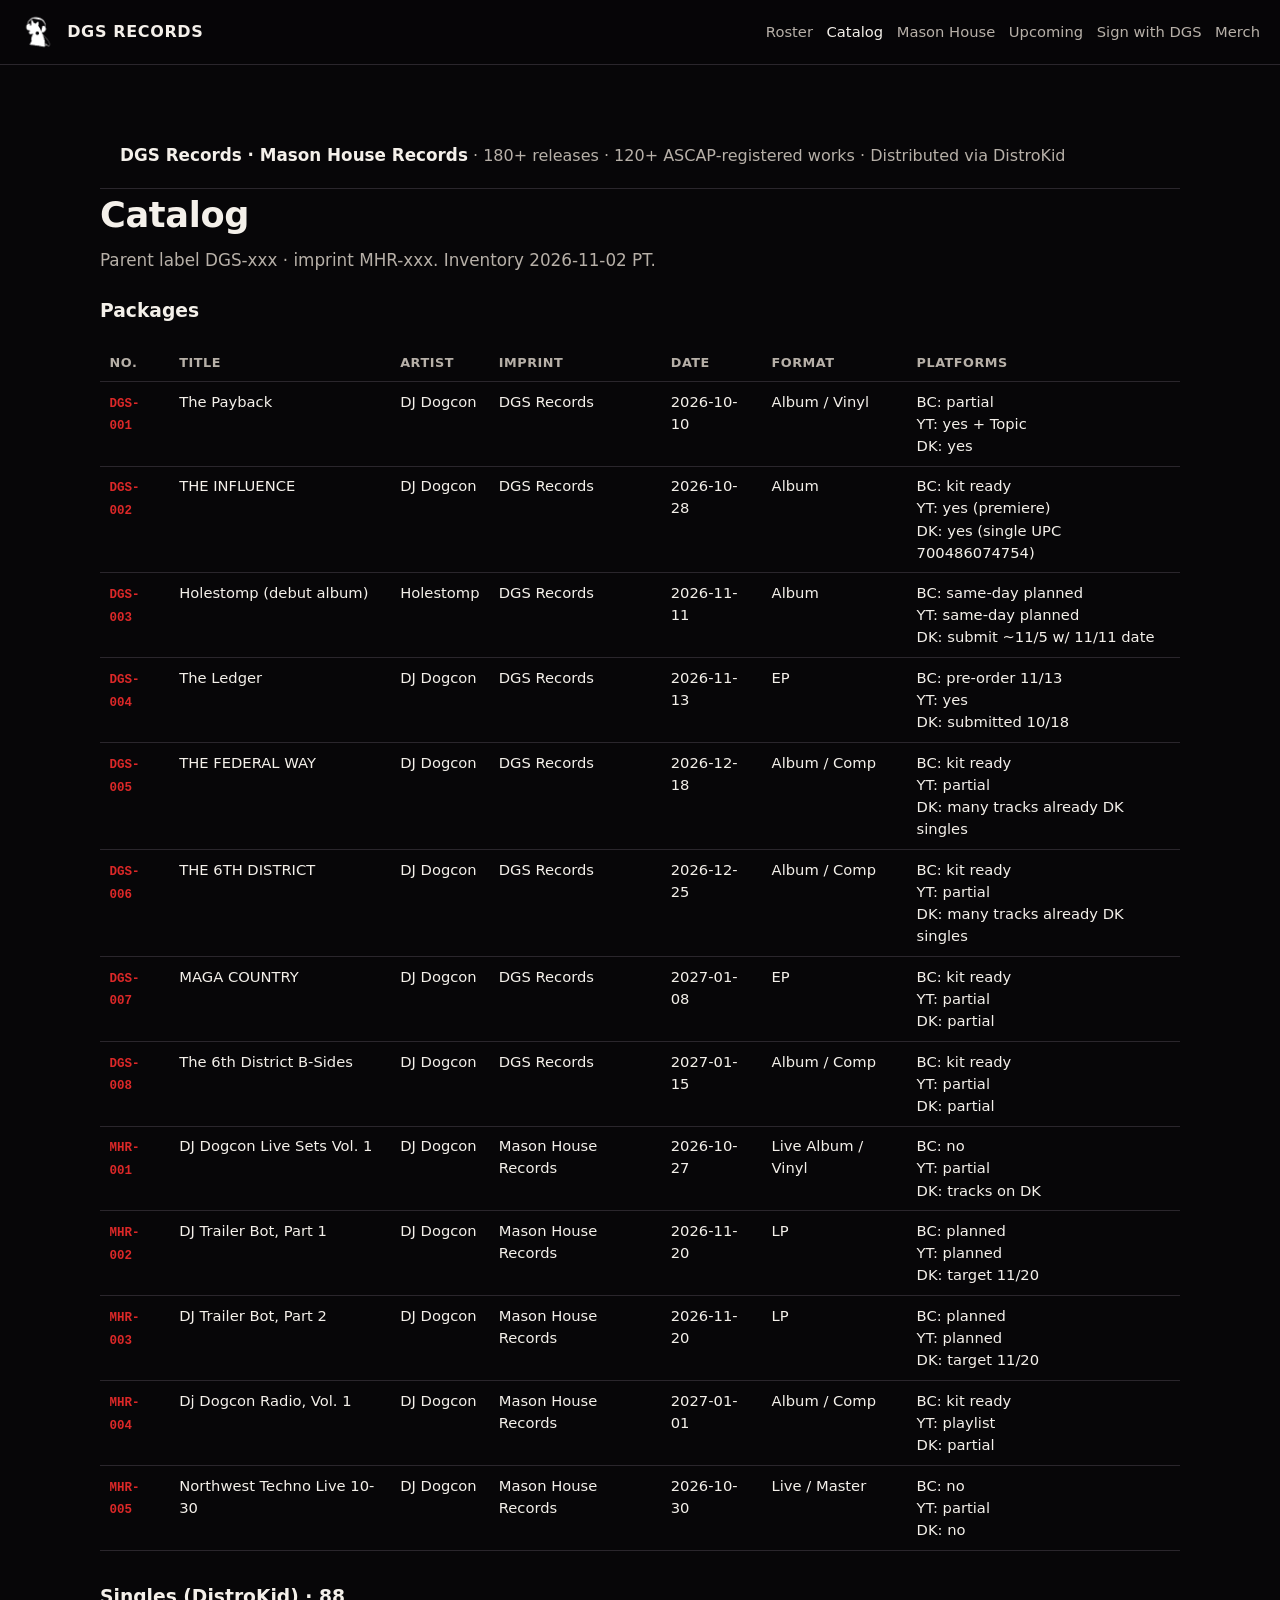
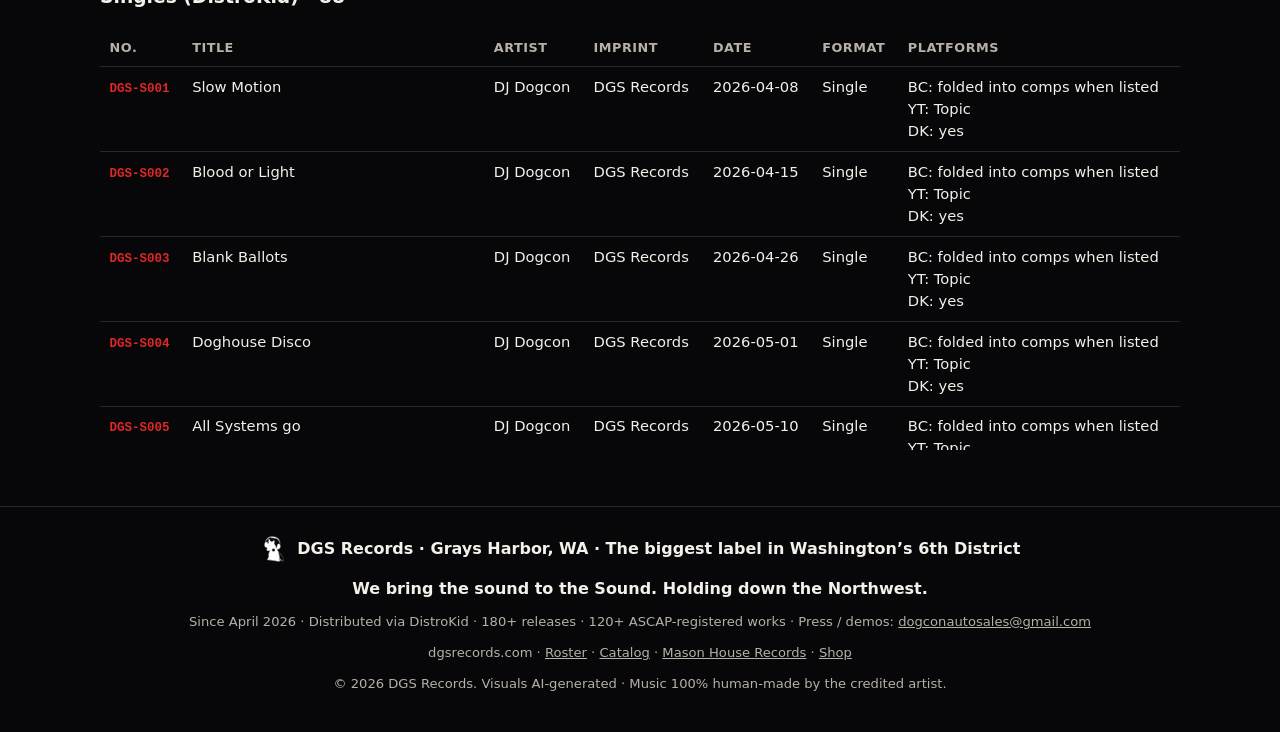
==== commit 21f41d13: "Restore the Northwest tagline beside the slogan. Put "Holding down the Northwest." next to "We bring" ====
--- a/catalog.html
+++ b/catalog.html
@@ -142,7 +142,7 @@
 <footer>
   <div class="foot-inner">
     <div class="foot-brand"><img src="assets/brand/dog_mark.png" width="28" height="31" alt="">DGS Records · Grays Harbor, WA · The biggest label in Washington&rsquo;s 6th District</div>
-    <p class="foot-slogan"><strong>We bring the sound to the Sound.</strong></p>
+    <p class="foot-slogan"><strong>We bring the sound to the Sound.</strong> <strong>Holding down the Northwest.</strong></p>
     <div class="tiny">Since April 2026 · Distributed via DistroKid · 180+ releases · 120+ ASCAP-registered works · Press / demos: <a href="mailto:dogconautosales@gmail.com">dogconautosales@gmail.com</a></div>
     <div class="tiny">dgsrecords.com · <a href="roster.html">Roster</a> · <a href="catalog.html">Catalog</a> · <a href="mason-house.html">Mason House Records</a> · <a href="https://dj-dogcon-shop.fourthwall.com/collections/all" target="_blank" rel="noopener">Shop</a></div>
     <div class="tiny">© 2026 DGS Records. Visuals AI-generated · Music 100% human-made by the credited artist.</div>
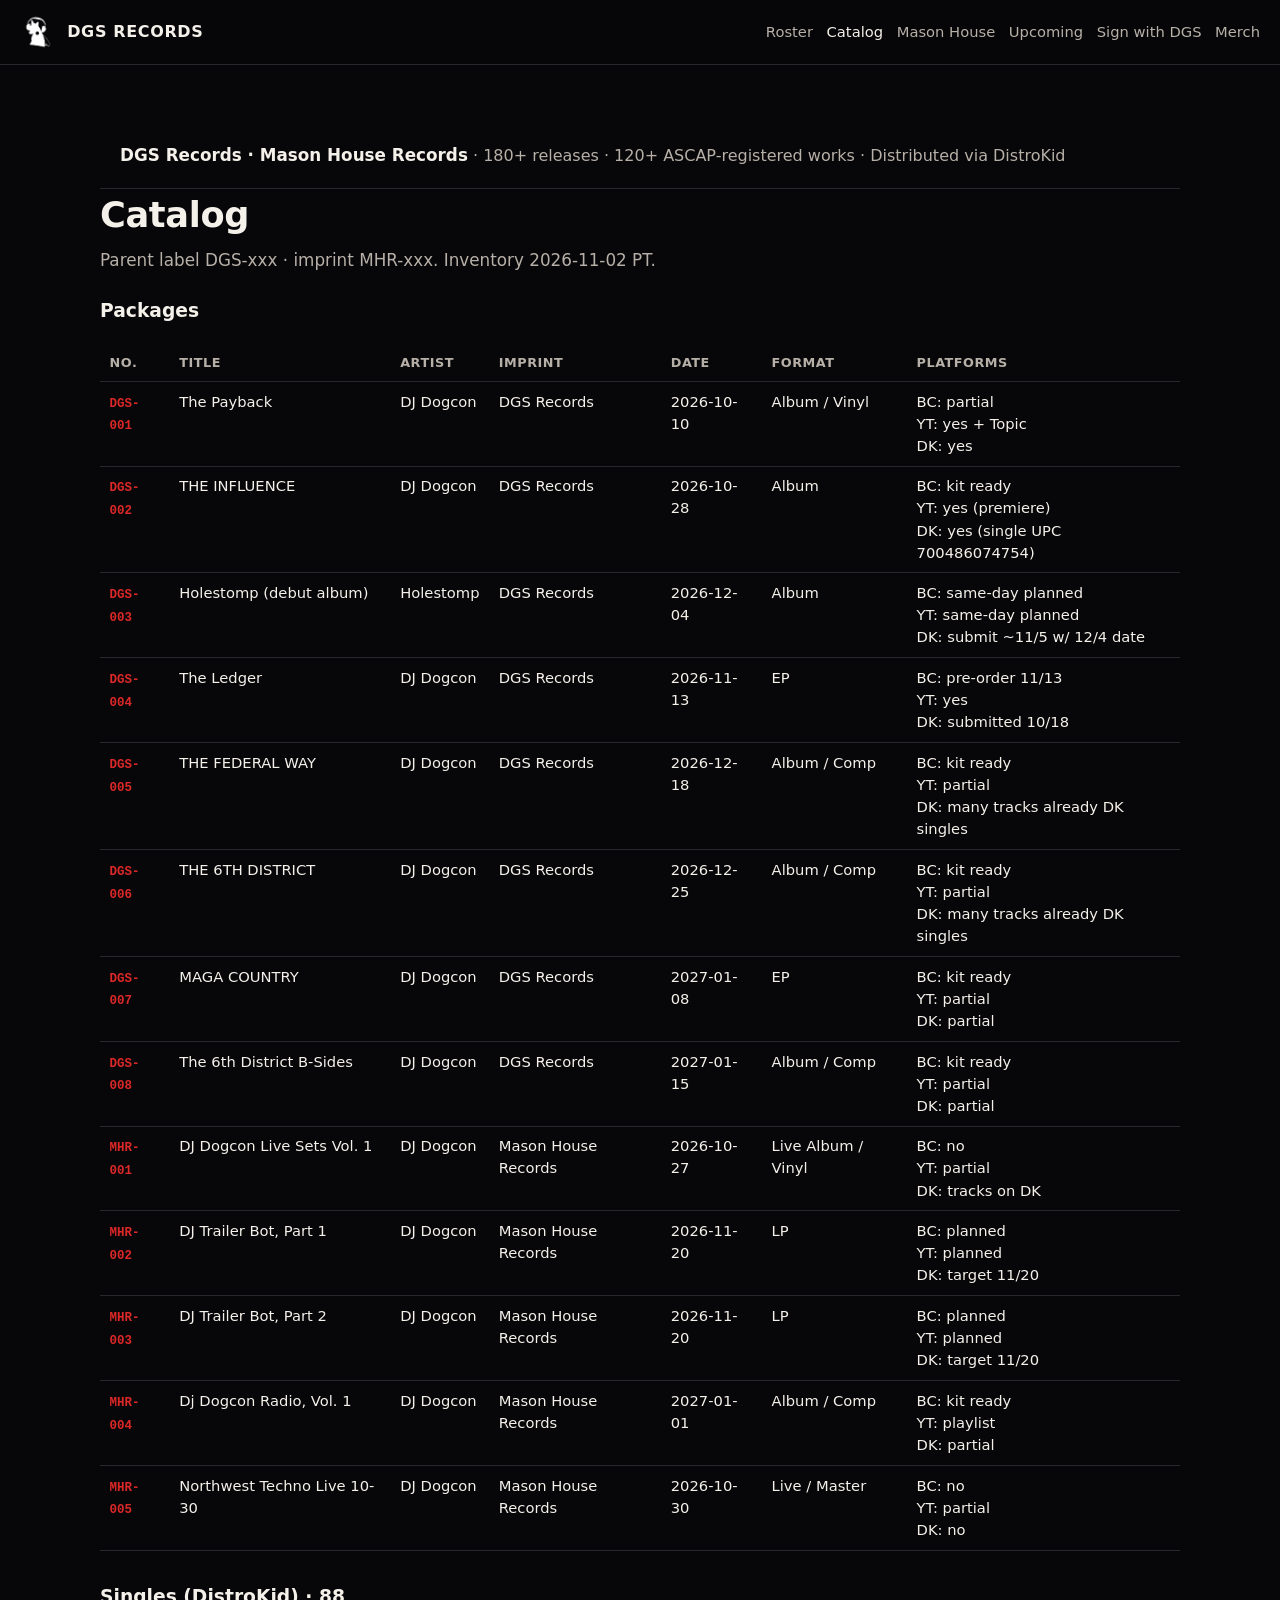
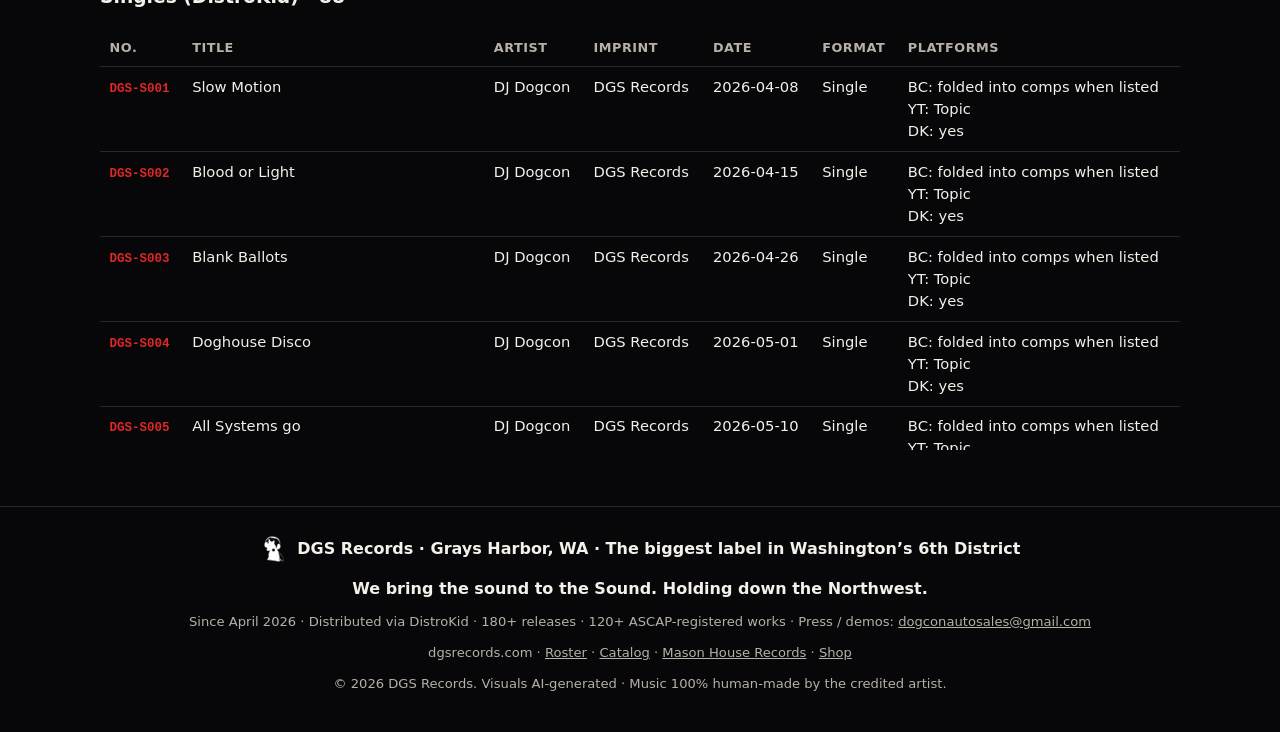
==== commit 20232884: "Set the Holestomp debut to 12/4/2026 and use the official bio. DGS-003 was listed as 11/11/2026. Tha" ====
--- a/catalog.html
+++ b/catalog.html
@@ -32,7 +32,7 @@
   <tbody>
 <tr><td><code>DGS-001</code></td><td>The Payback</td><td>DJ Dogcon</td><td>DGS Records</td><td>2026-10-10</td><td>Album / Vinyl</td><td>BC: partial<br>YT: yes + Topic<br>DK: yes</td></tr>
 <tr><td><code>DGS-002</code></td><td>THE INFLUENCE</td><td>DJ Dogcon</td><td>DGS Records</td><td>2026-10-28</td><td>Album</td><td>BC: kit ready<br>YT: yes (premiere)<br>DK: yes (single UPC 700486074754)</td></tr>
-<tr><td><code>DGS-003</code></td><td>Holestomp (debut album)</td><td>Holestomp</td><td>DGS Records</td><td>2026-11-11</td><td>Album</td><td>BC: same-day planned<br>YT: same-day planned<br>DK: submit ~11/5 w/ 11/11 date</td></tr>
+<tr><td><code>DGS-003</code></td><td>Holestomp (debut album)</td><td>Holestomp</td><td>DGS Records</td><td>2026-12-04</td><td>Album</td><td>BC: same-day planned<br>YT: same-day planned<br>DK: submit ~11/5 w/ 12/4 date</td></tr>
 <tr><td><code>DGS-004</code></td><td>The Ledger</td><td>DJ Dogcon</td><td>DGS Records</td><td>2026-11-13</td><td>EP</td><td>BC: pre-order 11/13<br>YT: yes<br>DK: submitted 10/18</td></tr>
 <tr><td><code>DGS-005</code></td><td>THE FEDERAL WAY</td><td>DJ Dogcon</td><td>DGS Records</td><td>2026-12-18</td><td>Album / Comp</td><td>BC: kit ready<br>YT: partial<br>DK: many tracks already DK singles</td></tr>
 <tr><td><code>DGS-006</code></td><td>THE 6TH DISTRICT</td><td>DJ Dogcon</td><td>DGS Records</td><td>2026-12-25</td><td>Album / Comp</td><td>BC: kit ready<br>YT: partial<br>DK: many tracks already DK singles</td></tr>
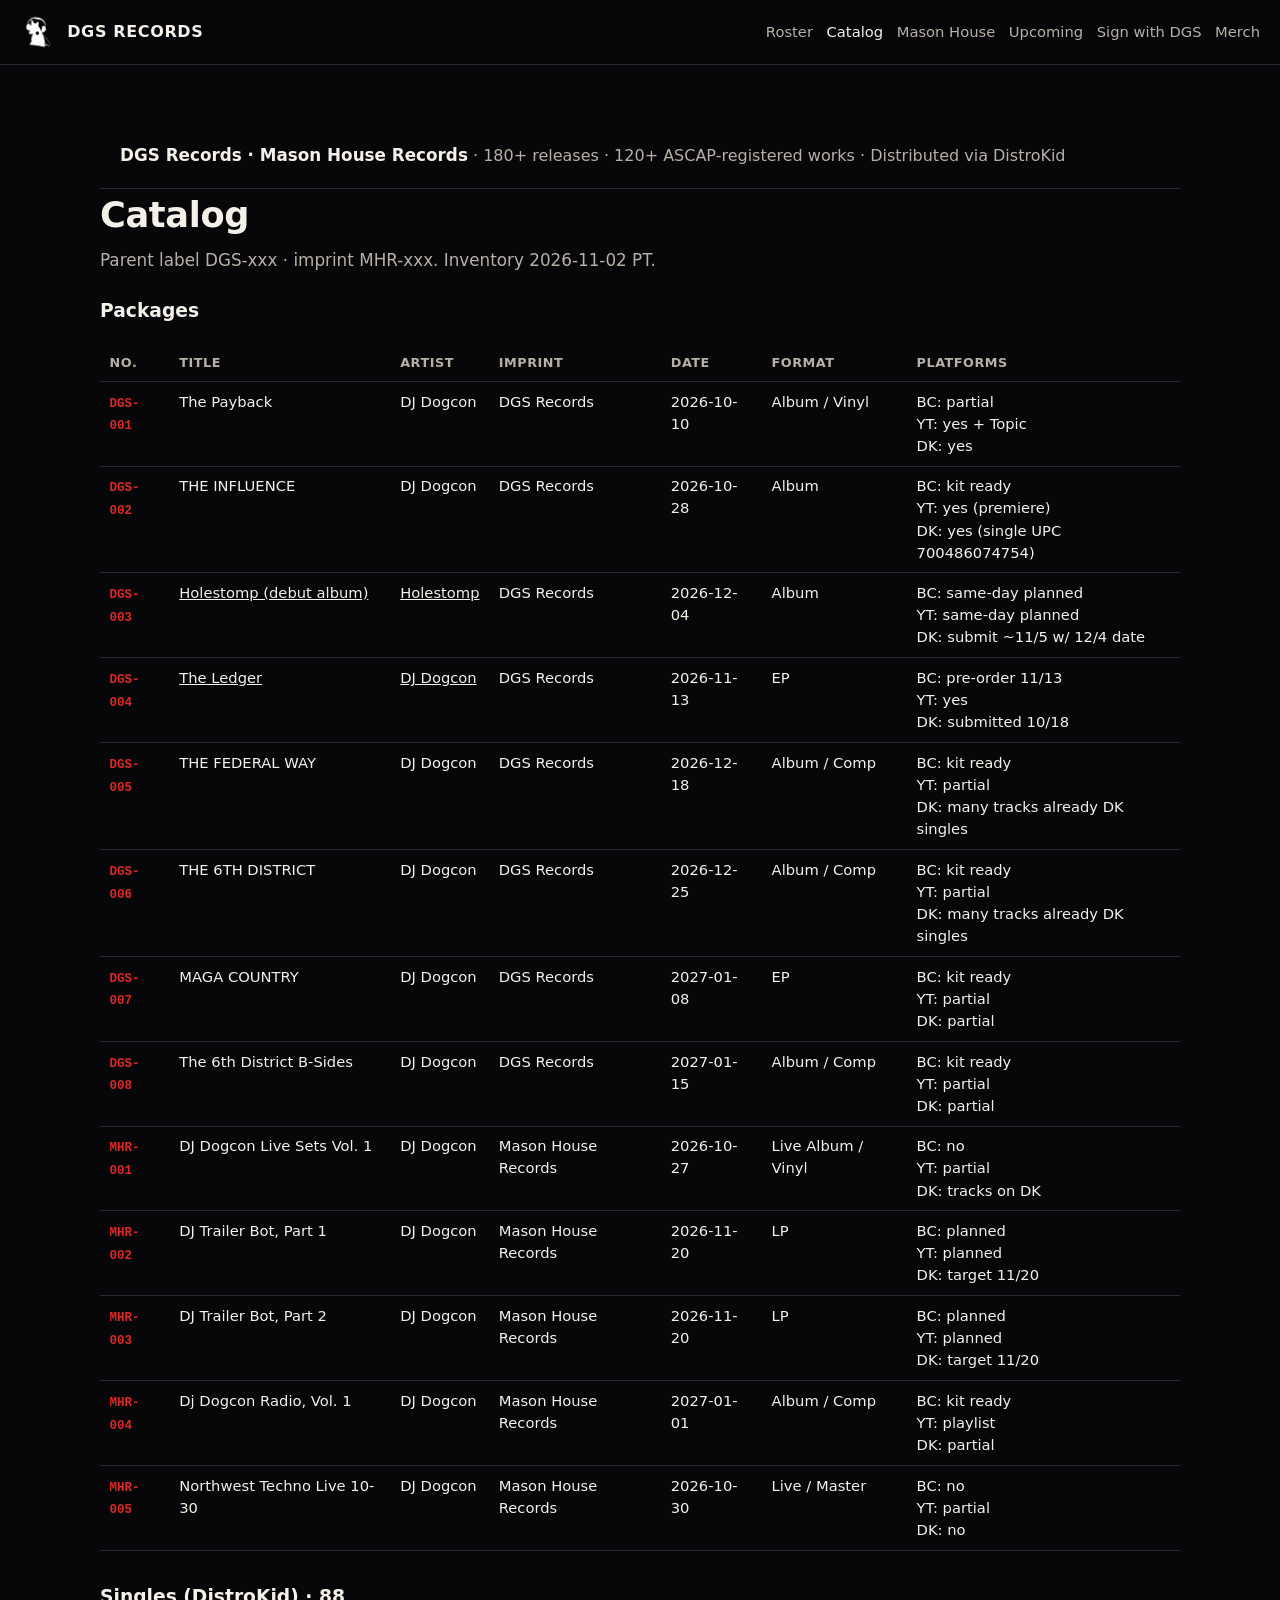
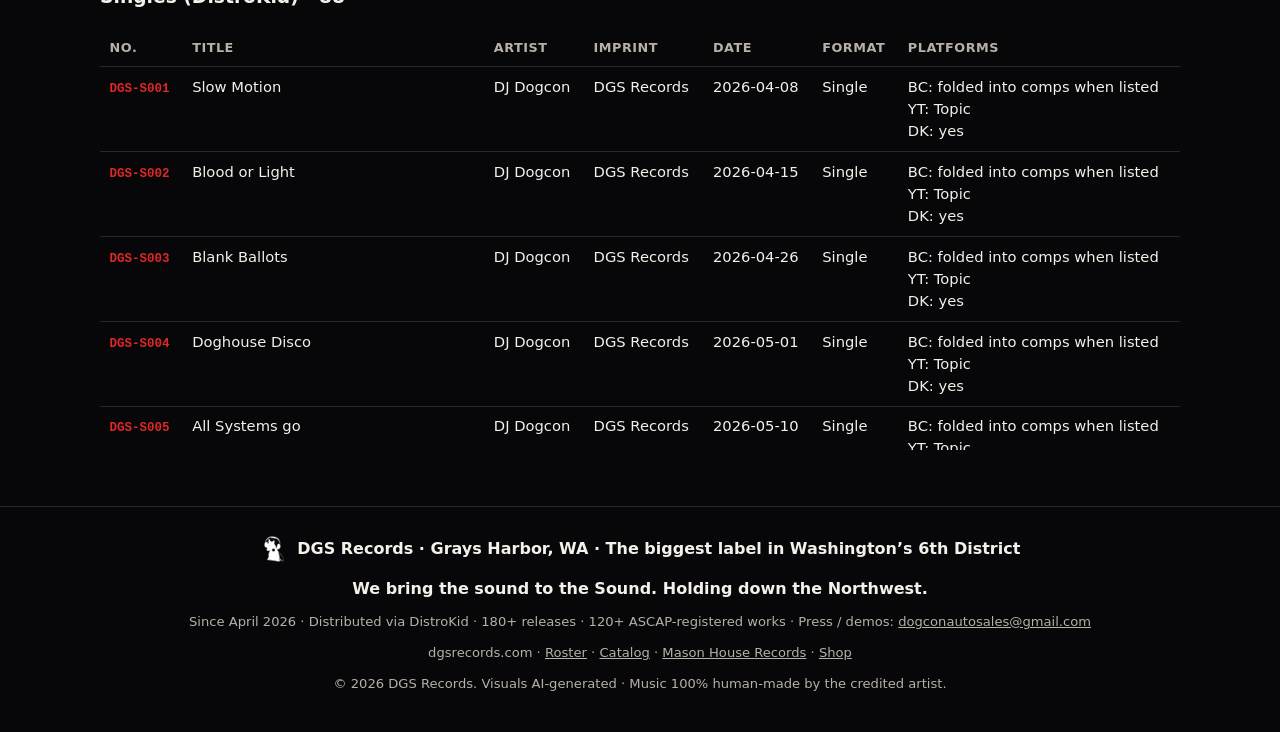
==== commit 47817150: "Add SEO act, release, and regional pages. Publish artist, album, and Pacific Northwest pages with re" ====
--- a/catalog.html
+++ b/catalog.html
@@ -32,8 +32,8 @@
   <tbody>
 <tr><td><code>DGS-001</code></td><td>The Payback</td><td>DJ Dogcon</td><td>DGS Records</td><td>2026-10-10</td><td>Album / Vinyl</td><td>BC: partial<br>YT: yes + Topic<br>DK: yes</td></tr>
 <tr><td><code>DGS-002</code></td><td>THE INFLUENCE</td><td>DJ Dogcon</td><td>DGS Records</td><td>2026-10-28</td><td>Album</td><td>BC: kit ready<br>YT: yes (premiere)<br>DK: yes (single UPC 700486074754)</td></tr>
-<tr><td><code>DGS-003</code></td><td>Holestomp (debut album)</td><td>Holestomp</td><td>DGS Records</td><td>2026-12-04</td><td>Album</td><td>BC: same-day planned<br>YT: same-day planned<br>DK: submit ~11/5 w/ 12/4 date</td></tr>
-<tr><td><code>DGS-004</code></td><td>The Ledger</td><td>DJ Dogcon</td><td>DGS Records</td><td>2026-11-13</td><td>EP</td><td>BC: pre-order 11/13<br>YT: yes<br>DK: submitted 10/18</td></tr>
+<tr><td><code>DGS-003</code></td><td><a href="releases/holestomp.html">Holestomp (debut album)</a></td><td><a href="artists/holestomp.html">Holestomp</a></td><td>DGS Records</td><td>2026-12-04</td><td>Album</td><td>BC: same-day planned<br>YT: same-day planned<br>DK: submit ~11/5 w/ 12/4 date</td></tr>
+<tr><td><code>DGS-004</code></td><td><a href="releases/the-ledger.html">The Ledger</a></td><td><a href="artists/dj-dogcon.html">DJ Dogcon</a></td><td>DGS Records</td><td>2026-11-13</td><td>EP</td><td>BC: pre-order 11/13<br>YT: yes<br>DK: submitted 10/18</td></tr>
 <tr><td><code>DGS-005</code></td><td>THE FEDERAL WAY</td><td>DJ Dogcon</td><td>DGS Records</td><td>2026-12-18</td><td>Album / Comp</td><td>BC: kit ready<br>YT: partial<br>DK: many tracks already DK singles</td></tr>
 <tr><td><code>DGS-006</code></td><td>THE 6TH DISTRICT</td><td>DJ Dogcon</td><td>DGS Records</td><td>2026-12-25</td><td>Album / Comp</td><td>BC: kit ready<br>YT: partial<br>DK: many tracks already DK singles</td></tr>
 <tr><td><code>DGS-007</code></td><td>MAGA COUNTRY</td><td>DJ Dogcon</td><td>DGS Records</td><td>2027-01-08</td><td>EP</td><td>BC: kit ready<br>YT: partial<br>DK: partial</td></tr>
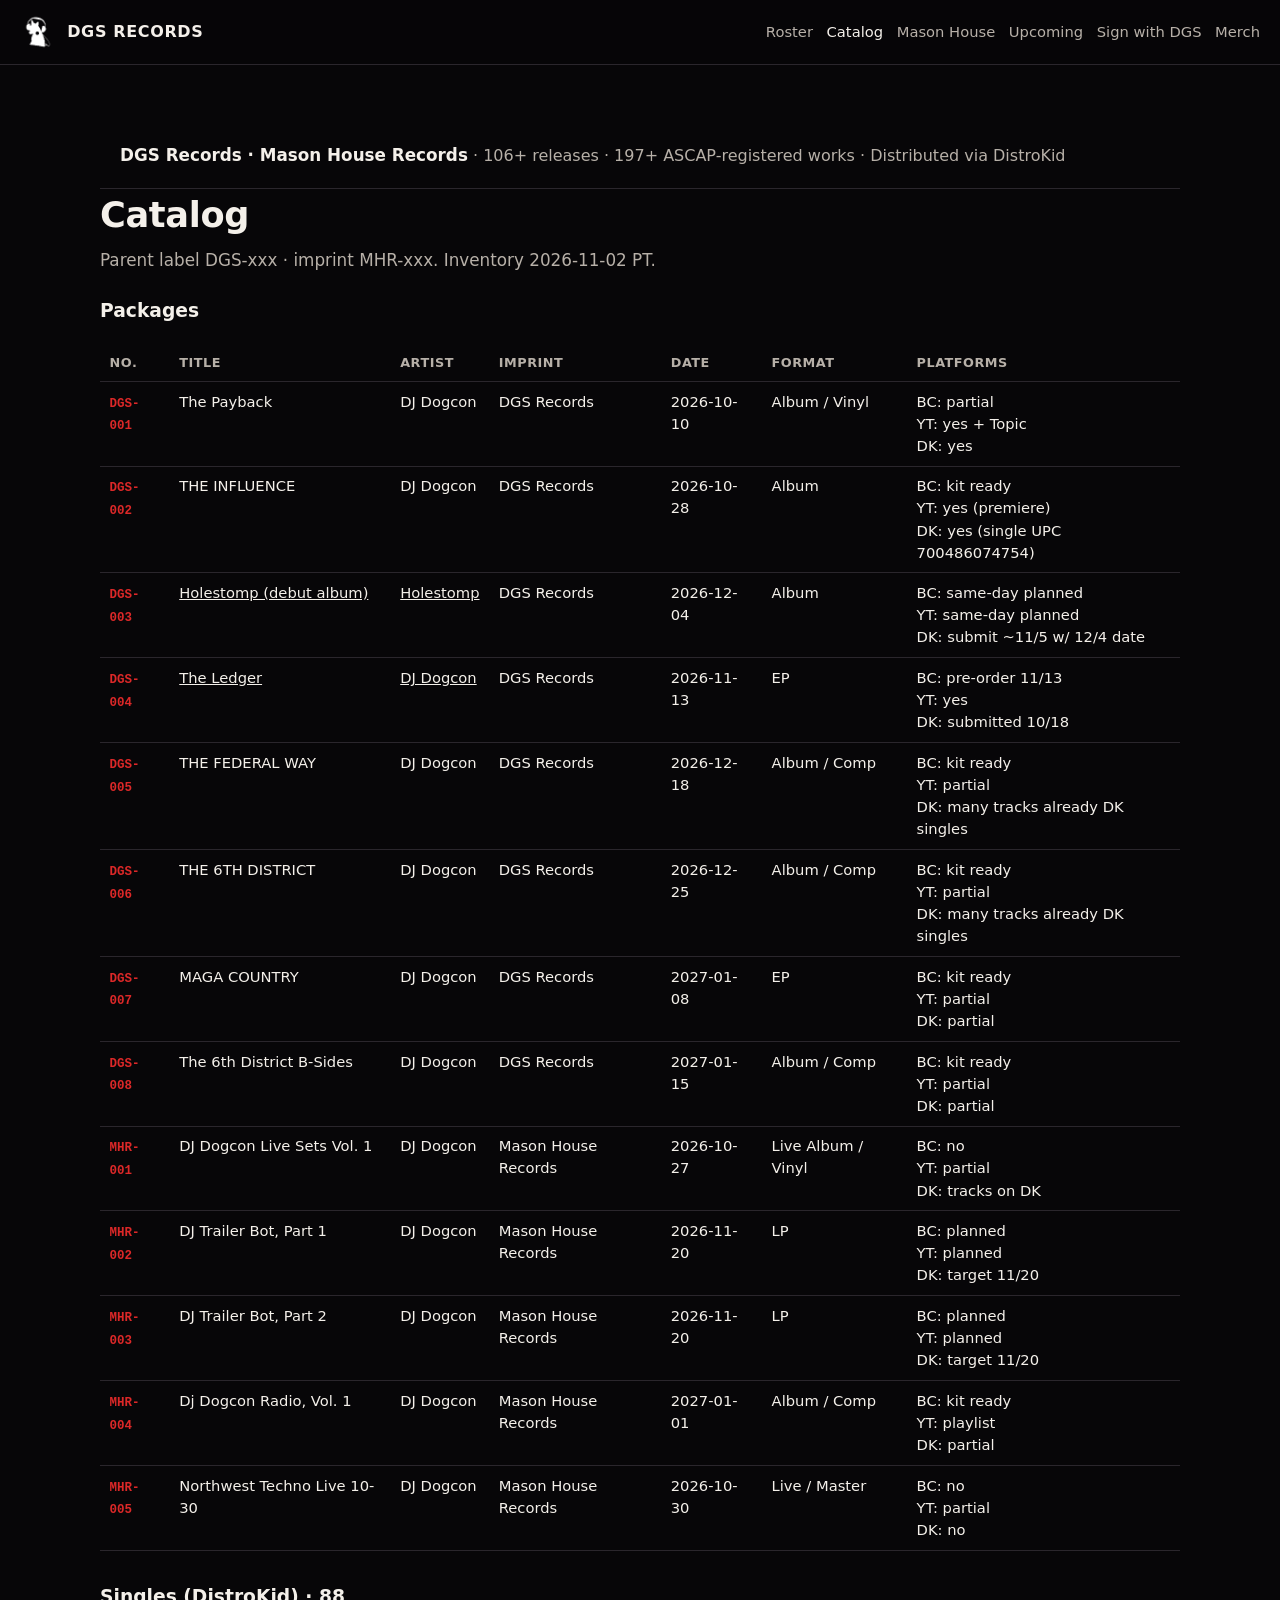
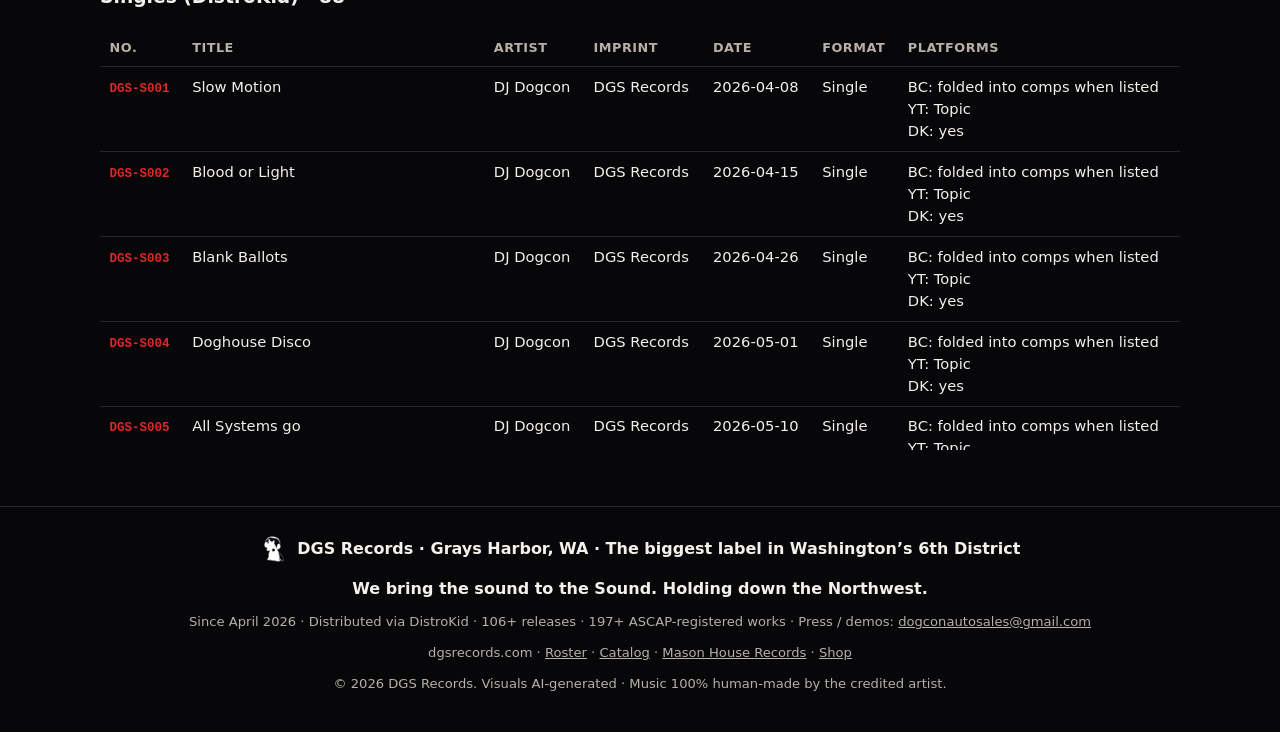
==== commit 99b3f773: "Update upcoming releases, roster, and catalog counts. Drop the out Ledger and Trailer Bot cards from" ====
--- a/catalog.html
+++ b/catalog.html
@@ -23,7 +23,7 @@
 
 <main id="main">
 <section>
-  <p class="about-bar"><strong>DGS Records · Mason House Records</strong> · 180+ releases · 120+ ASCAP-registered works · Distributed via DistroKid</p>
+  <p class="about-bar"><strong>DGS Records · Mason House Records</strong> · 106+ releases · 197+ ASCAP-registered works · Distributed via DistroKid</p>
   <h2 class="presence">Catalog</h2>
   <p class="sub-big">Parent label DGS-xxx · imprint MHR-xxx. Inventory 2026-11-02 PT.</p>
   <h3>Packages</h3>
@@ -143,7 +143,7 @@
   <div class="foot-inner">
     <div class="foot-brand"><img src="assets/brand/dog_mark.png" width="28" height="31" alt="">DGS Records · Grays Harbor, WA · The biggest label in Washington&rsquo;s 6th District</div>
     <p class="foot-slogan"><strong>We bring the sound to the Sound.</strong> <strong>Holding down the Northwest.</strong></p>
-    <div class="tiny">Since April 2026 · Distributed via DistroKid · 180+ releases · 120+ ASCAP-registered works · Press / demos: <a href="mailto:dogconautosales@gmail.com">dogconautosales@gmail.com</a></div>
+    <div class="tiny">Since April 2026 · Distributed via DistroKid · 106+ releases · 197+ ASCAP-registered works · Press / demos: <a href="mailto:dogconautosales@gmail.com">dogconautosales@gmail.com</a></div>
     <div class="tiny">dgsrecords.com · <a href="roster.html">Roster</a> · <a href="catalog.html">Catalog</a> · <a href="mason-house.html">Mason House Records</a> · <a href="https://dj-dogcon-shop.fourthwall.com/collections/all" target="_blank" rel="noopener">Shop</a></div>
     <div class="tiny">© 2026 DGS Records. Visuals AI-generated · Music 100% human-made by the credited artist.</div>
   </div>
